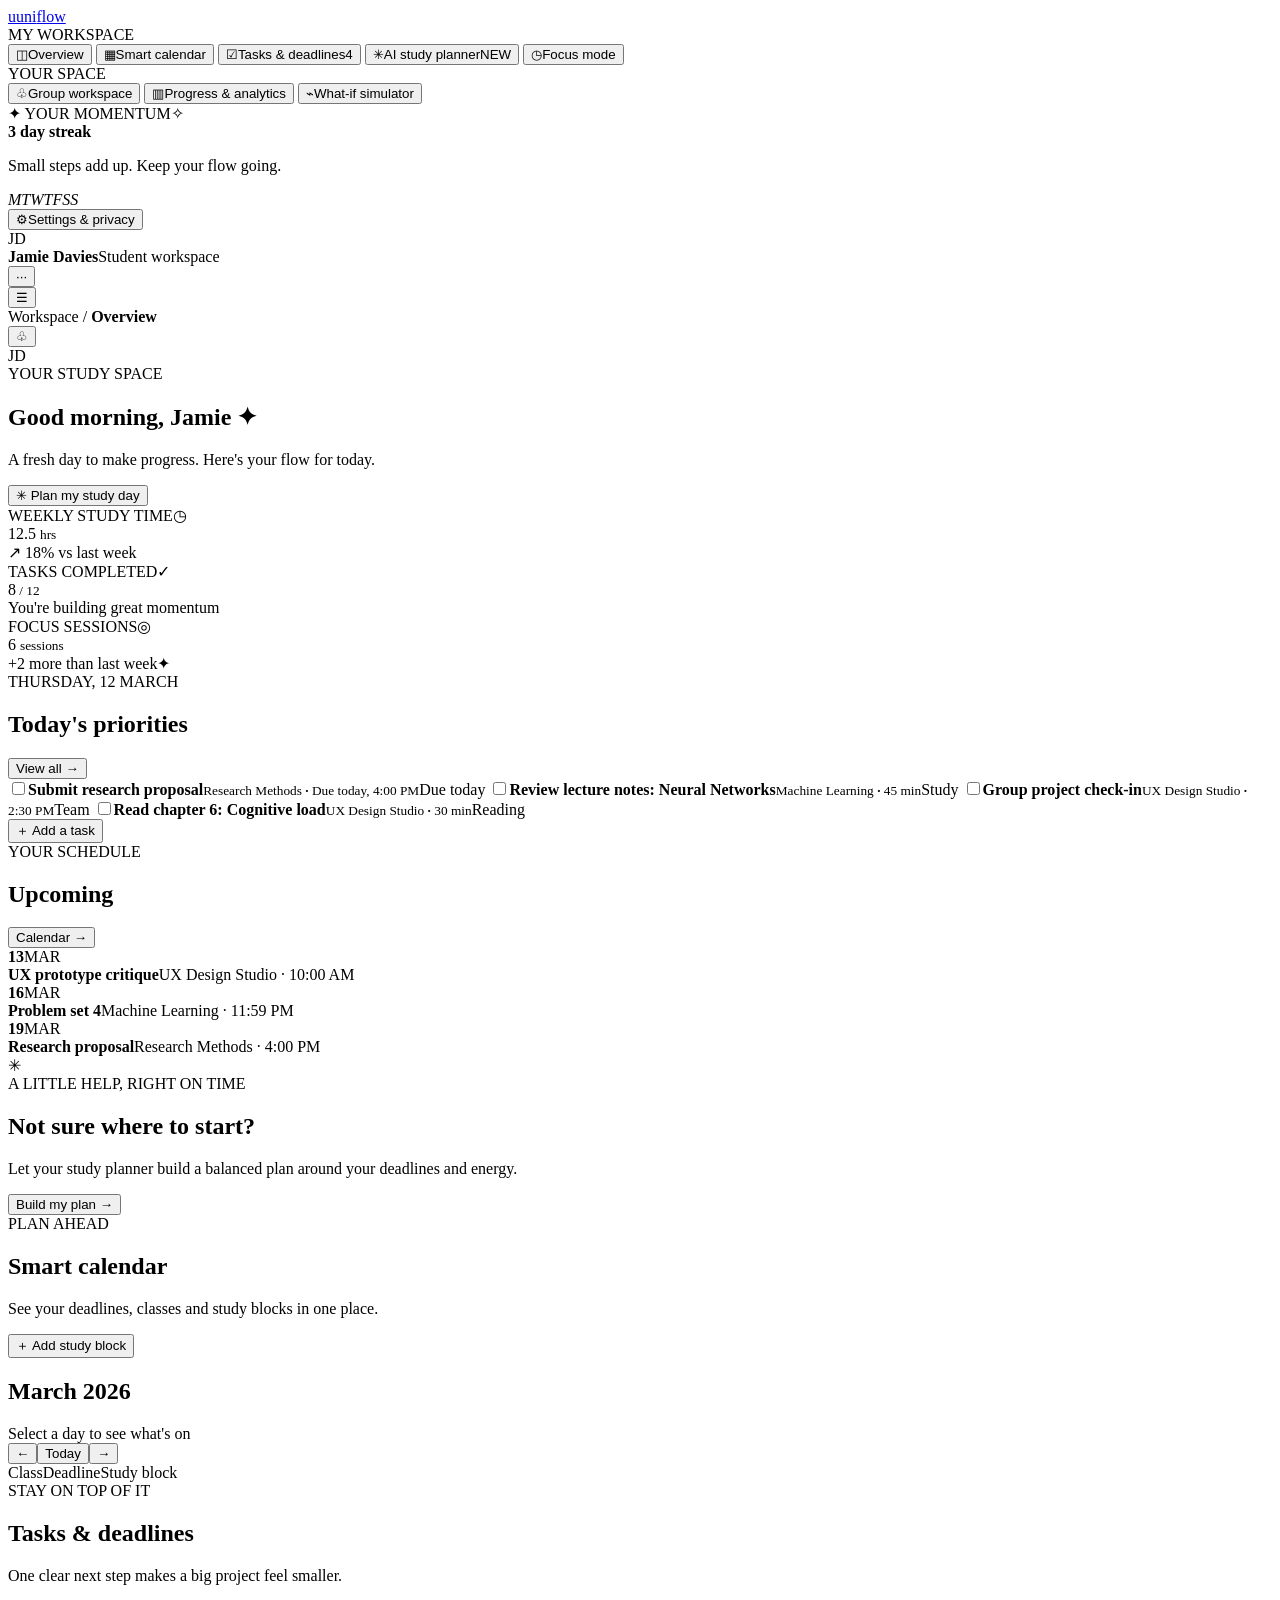
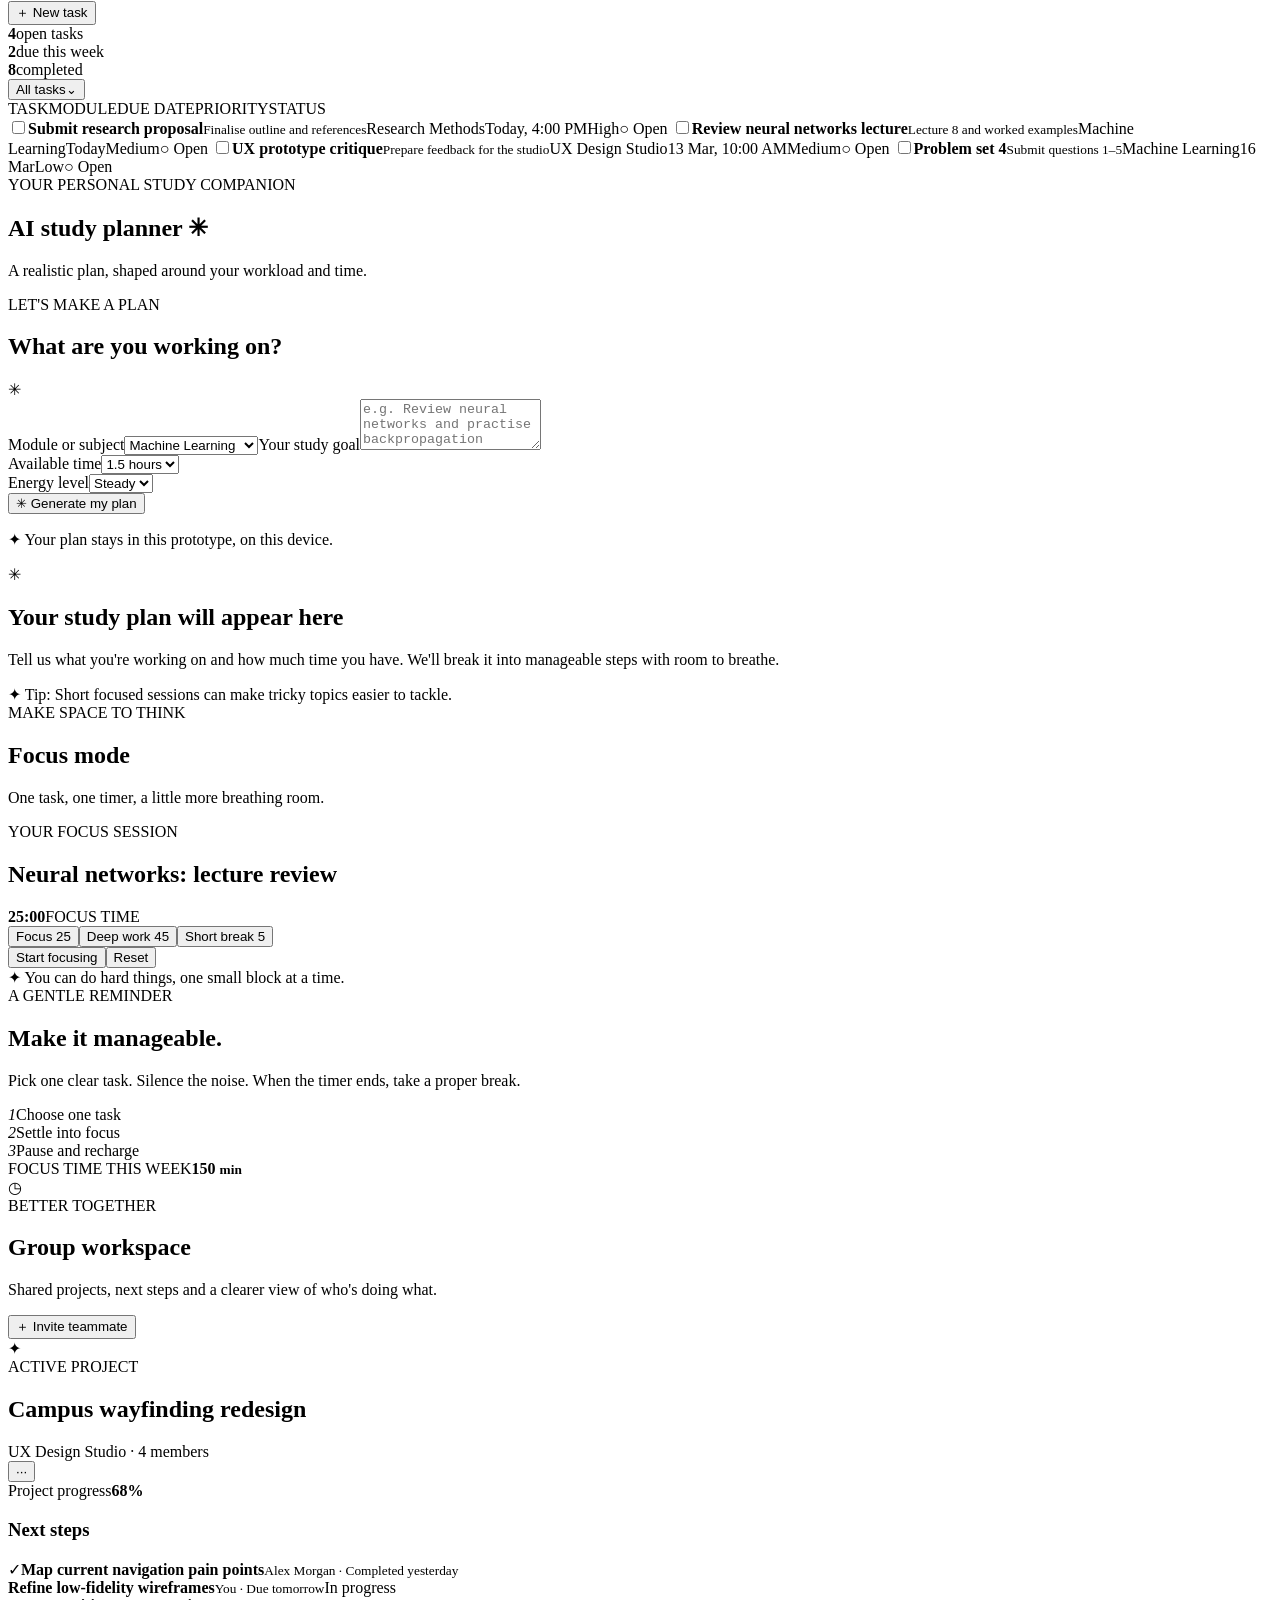
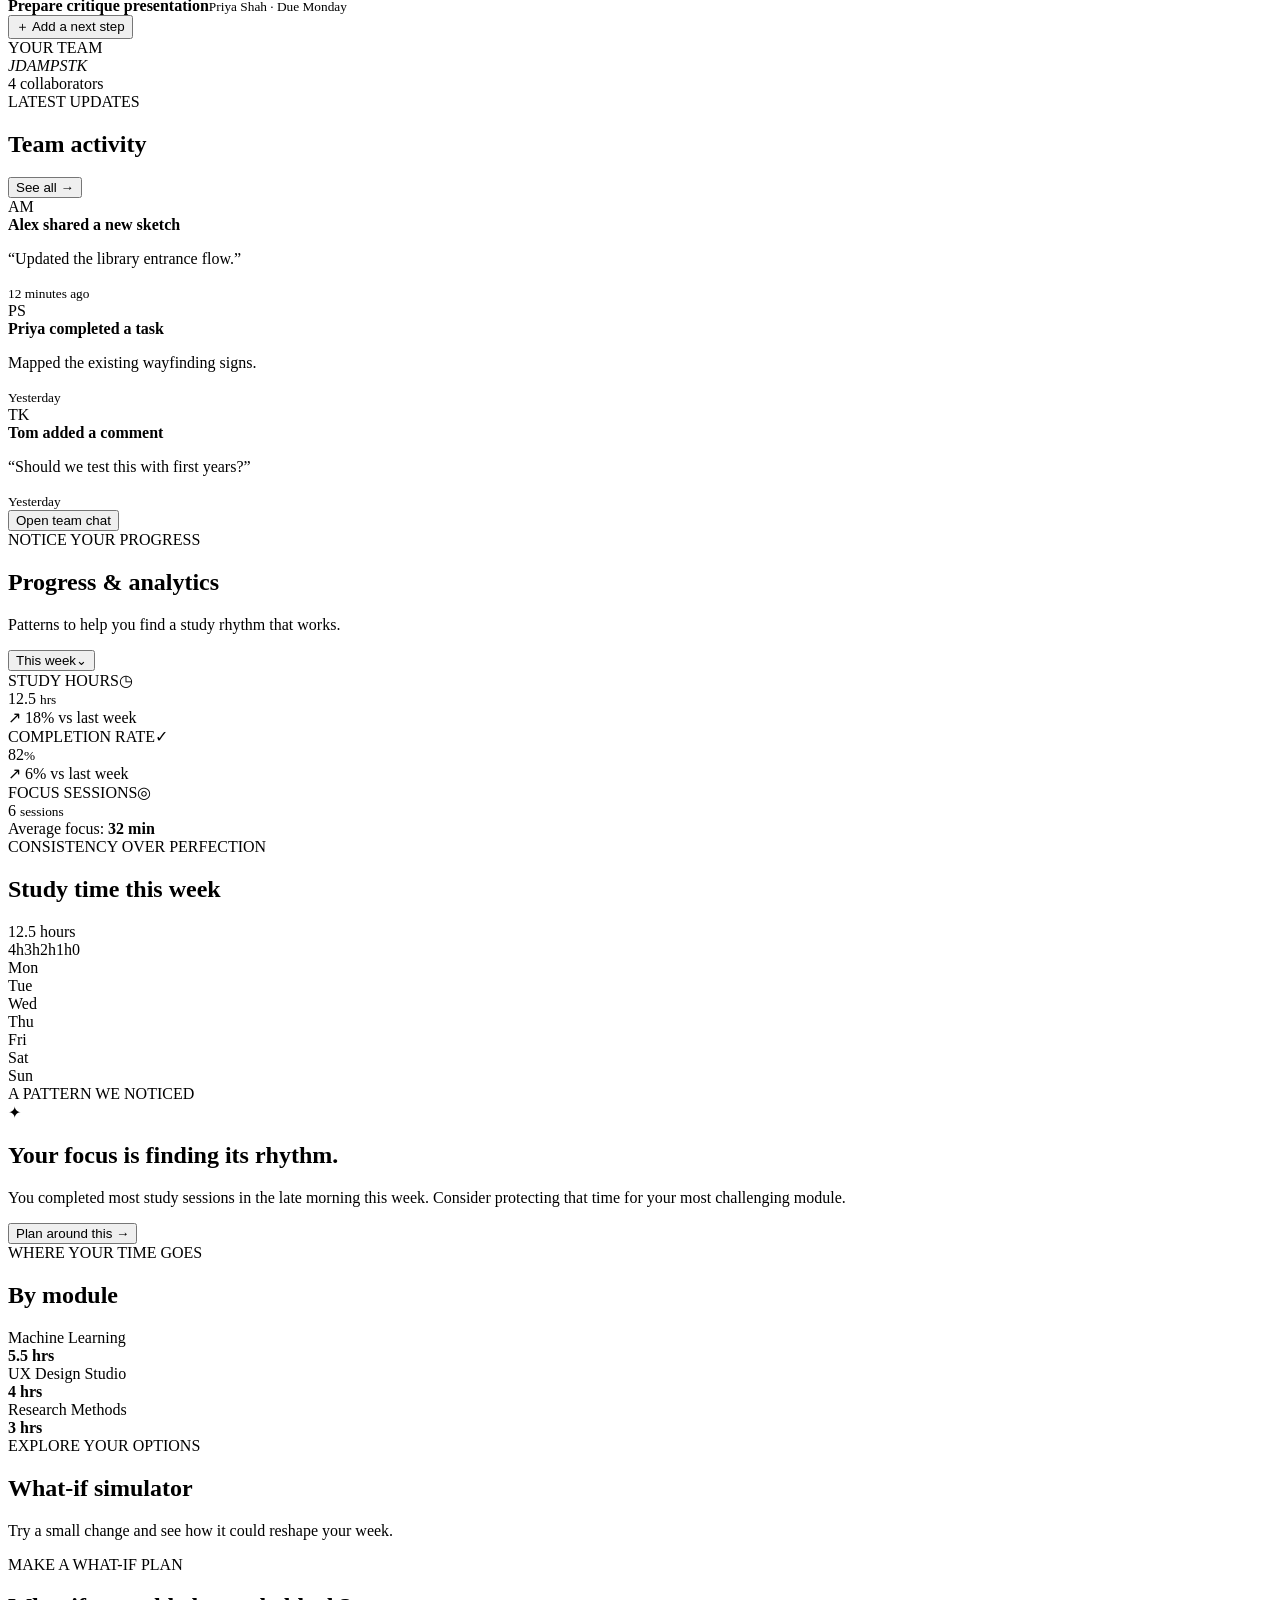
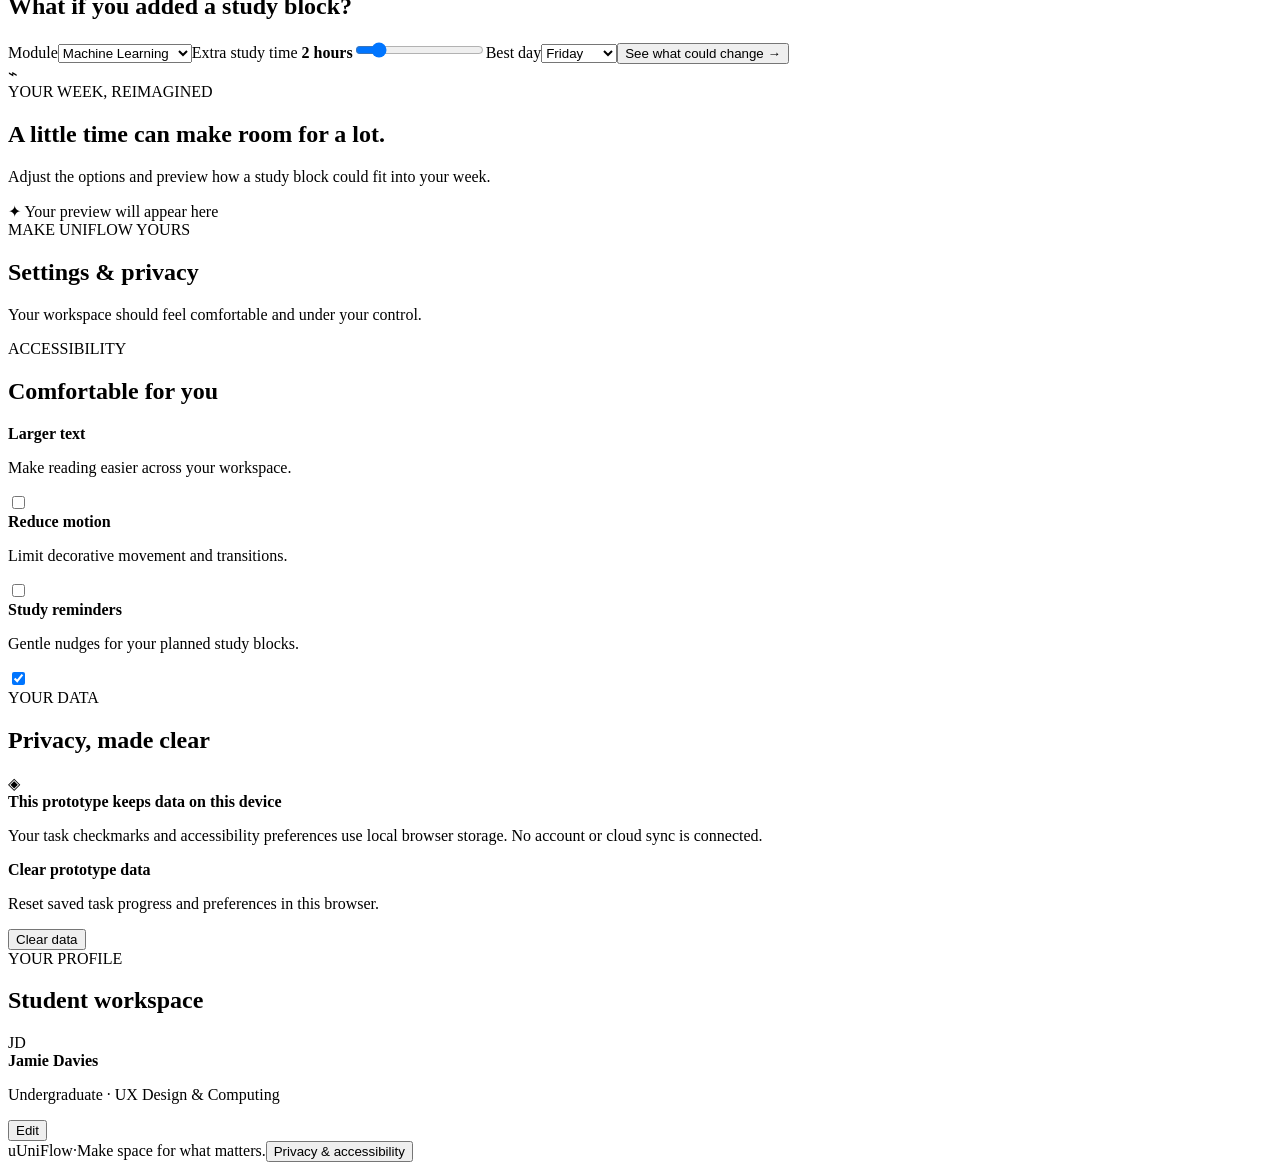
==== index.html @ 09778876 "Add UniFlow interactive prototype: index.html" ====
<!doctype html>
<html lang="en">
<head>
  <meta charset="utf-8">
  <meta name="viewport" content="width=device-width, initial-scale=1">
  <meta name="theme-color" content="#f6f7fb">
  <meta name="description" content="UniFlow brings your study plan, coursework and focus time together.">
  <title>UniFlow — Your study, in flow</title>
  <link rel="preconnect" href="https://fonts.googleapis.com">
  <link rel="preconnect" href="https://fonts.gstatic.com" crossorigin>
  <link href="https://fonts.googleapis.com/css2?family=DM+Sans:wght@400;500;600;700&family=Manrope:wght@400;500;600;700;800&display=swap" rel="stylesheet">
  <link rel="stylesheet" href="style.css">
  <script src="app.js" defer></script>
</head>
<body>
  <div class="app-shell">
    <aside class="sidebar" id="sidebar">
      <a class="brand" href="#dashboard" aria-label="UniFlow dashboard"><span class="brand-mark">u</span><span>uni<span class="brand-light">flow</span></span></a>
      <div class="workspace-label">MY WORKSPACE</div>
      <nav class="primary-nav" aria-label="Main navigation">
        <button class="nav-item active" data-view="dashboard"><span class="nav-icon">◫</span>Overview</button>
        <button class="nav-item" data-view="calendar"><span class="nav-icon">▦</span>Smart calendar</button>
        <button class="nav-item" data-view="tasks"><span class="nav-icon">☑</span>Tasks & deadlines<span class="nav-count" id="task-count">4</span></button>
        <button class="nav-item" data-view="planner"><span class="nav-icon">✳</span>AI study planner<span class="nav-new">NEW</span></button>
        <button class="nav-item" data-view="focus"><span class="nav-icon">◷</span>Focus mode</button>
        <div class="workspace-label nav-section-label">YOUR SPACE</div>
        <button class="nav-item" data-view="groups"><span class="nav-icon">♧</span>Group workspace</button>
        <button class="nav-item" data-view="progress"><span class="nav-icon">▥</span>Progress & analytics</button>
        <button class="nav-item" data-view="simulator"><span class="nav-icon">⌁</span>What-if simulator</button>
      </nav>
      <div class="sidebar-bottom">
        <div class="streak-card"><div class="streak-top"><span>✦ YOUR MOMENTUM</span><span class="streak-fire">✧</span></div><strong>3 day streak</strong><p>Small steps add up. Keep your flow going.</p><div class="streak-days"><i class="done">M</i><i class="done">T</i><i class="done">W</i><i>T</i><i>F</i><i>S</i><i>S</i></div></div>
        <button class="nav-item settings-link" data-view="settings"><span class="nav-icon">⚙</span>Settings & privacy</button>
        <div class="profile"><div class="avatar">JD</div><div><strong>Jamie Davies</strong><span>Student workspace</span></div><button class="more-button" aria-label="More profile options">···</button></div>
      </div>
    </aside>
    <main class="main-area">
      <header class="topbar"><button class="mobile-menu icon-button" id="mobile-menu" aria-label="Open navigation">☰</button><div class="breadcrumb">Workspace <span>/</span> <strong id="breadcrumb-current">Overview</strong></div><div class="topbar-actions"><span class="today-label" id="today-label"></span><button class="icon-button notification-button" aria-label="Notifications">♧<i></i></button><div class="avatar small-avatar">JD</div></div></header>
      <div class="page-wrap">
        <section class="view active" id="view-dashboard">
          <div class="welcome-row"><div><div class="eyebrow"><span class="live-dot"></span> YOUR STUDY SPACE</div><h1>Good morning, Jamie <span class="wave">✦</span></h1><p class="page-subtitle">A fresh day to make progress. Here's your flow for today.</p></div><button class="button button-primary" data-go="planner"><span>✳</span> Plan my study day</button></div>
          <div class="stat-grid">
            <article class="stat-card"><div class="stat-top"><span>WEEKLY STUDY TIME</span><span class="stat-icon lilac">◷</span></div><div class="stat-value">12.5 <small>hrs</small></div><div class="stat-foot"><span class="positive">↗ 18%</span> <span>vs last week</span><div class="mini-bars"><i style="height:35%"></i><i style="height:52%"></i><i style="height:44%"></i><i style="height:68%"></i><i style="height:58%"></i><i style="height:88%"></i><i style="height:72%"></i></div></div></article>
            <article class="stat-card"><div class="stat-top"><span>TASKS COMPLETED</span><span class="stat-icon mint">✓</span></div><div class="stat-value"><span id="done-count">8</span><small> / 12</small></div><div class="progress-track"><i id="task-progress" style="width:67%"></i></div><div class="stat-foot"><span>You're building great momentum</span></div></article>
            <article class="stat-card"><div class="stat-top"><span>FOCUS SESSIONS</span><span class="stat-icon peach">◎</span></div><div class="stat-value">6 <small>sessions</small></div><div class="stat-foot"><span class="positive">+2</span> <span>more than last week</span><span class="foot-emoji">✦</span></div></article>
          </div>
          <div class="content-grid">
            <section class="panel today-panel"><div class="panel-heading"><div><span class="section-kicker">THURSDAY, 12 MARCH</span><h2>Today's priorities</h2></div><button class="text-button" data-go="tasks">View all <span>→</span></button></div><div class="priority-list">
              <label class="priority-item"><input type="checkbox" class="task-check"><span class="priority-marker urgent"></span><span class="priority-copy"><strong>Submit research proposal</strong><small>Research Methods <b>·</b> Due today, 4:00 PM</small></span><span class="tag tag-urgent">Due today</span></label>
              <label class="priority-item"><input type="checkbox" class="task-check"><span class="priority-marker purple"></span><span class="priority-copy"><strong>Review lecture notes: Neural Networks</strong><small>Machine Learning <b>·</b> 45 min</small></span><span class="tag tag-medium">Study</span></label>
              <label class="priority-item"><input type="checkbox" class="task-check"><span class="priority-marker blue"></span><span class="priority-copy"><strong>Group project check-in</strong><small>UX Design Studio <b>·</b> 2:30 PM</small></span><span class="tag tag-soft">Team</span></label>
              <label class="priority-item"><input type="checkbox" class="task-check"><span class="priority-marker green"></span><span class="priority-copy"><strong>Read chapter 6: Cognitive load</strong><small>UX Design Studio <b>·</b> 30 min</small></span><span class="tag tag-soft">Reading</span></label>
            </div><button class="add-task-button" data-go="tasks"><span>＋</span> Add a task</button></section>
            <section class="panel calendar-panel"><div class="panel-heading"><div><span class="section-kicker">YOUR SCHEDULE</span><h2>Upcoming</h2></div><button class="text-button" data-go="calendar">Calendar <span>→</span></button></div><div class="upcoming-list">
              <div class="upcoming-item"><div class="date-block"><b>13</b><span>MAR</span></div><div class="upcoming-copy"><strong>UX prototype critique</strong><span>UX Design Studio · 10:00 AM</span></div><span class="event-dot purple-dot"></span></div>
              <div class="upcoming-item"><div class="date-block"><b>16</b><span>MAR</span></div><div class="upcoming-copy"><strong>Problem set 4</strong><span>Machine Learning · 11:59 PM</span></div><span class="event-dot blue-dot"></span></div>
              <div class="upcoming-item"><div class="date-block"><b>19</b><span>MAR</span></div><div class="upcoming-copy"><strong>Research proposal</strong><span>Research Methods · 4:00 PM</span></div><span class="event-dot orange-dot"></span></div>
            </div></section>
          </div>
          <section class="panel planner-banner"><div class="banner-orbit">✳</div><div><span class="section-kicker">A LITTLE HELP, RIGHT ON TIME</span><h2>Not sure where to start?</h2><p>Let your study planner build a balanced plan around your deadlines and energy.</p></div><button class="button button-dark" data-go="planner">Build my plan <span>→</span></button></section>
        </section>
        <section class="view" id="view-calendar"><div class="view-heading"><div><div class="eyebrow">PLAN AHEAD</div><h1>Smart calendar</h1><p class="page-subtitle">See your deadlines, classes and study blocks in one place.</p></div><button class="button button-primary" data-go="planner">＋ Add study block</button></div><div class="panel calendar-large"><div class="calendar-toolbar"><div><h2 id="month-title">March 2026</h2><span class="muted">Select a day to see what's on</span></div><div class="calendar-controls"><button class="icon-button" id="prev-month" aria-label="Previous month">←</button><button class="button button-secondary" id="today-button">Today</button><button class="icon-button" id="next-month" aria-label="Next month">→</button></div></div><div class="calendar-grid" id="calendar-grid"></div><div class="calendar-legend"><span><i class="legend purple-bg"></i>Class</span><span><i class="legend orange-bg"></i>Deadline</span><span><i class="legend green-bg"></i>Study block</span></div></div></section>
        <section class="view" id="view-tasks"><div class="view-heading"><div><div class="eyebrow">STAY ON TOP OF IT</div><h1>Tasks & deadlines</h1><p class="page-subtitle">One clear next step makes a big project feel smaller.</p></div><button class="button button-primary" id="new-task-button">＋ New task</button></div><div class="task-summary-row"><div class="summary-chip"><b id="tasks-open">4</b><span>open tasks</span></div><div class="summary-chip"><b>2</b><span>due this week</span></div><div class="summary-chip"><b>8</b><span>completed</span></div><div class="filter-wrap"><button class="button button-secondary filter-button" id="filter-button">All tasks⌄</button></div></div><div class="panel task-panel"><div class="task-table-head"><span>TASK</span><span>MODULE</span><span>DUE DATE</span><span>PRIORITY</span><span>STATUS</span></div>
          <label class="task-row"><input type="checkbox" class="task-check"><span class="task-name"><b>Submit research proposal</b><small>Finalise outline and references</small></span><span class="module-name">Research Methods</span><span class="due-date due-now">Today, 4:00 PM</span><span class="tag tag-urgent">High</span><span class="status-open">○ Open</span></label>
          <label class="task-row"><input type="checkbox" class="task-check"><span class="task-name"><b>Review neural networks lecture</b><small>Lecture 8 and worked examples</small></span><span class="module-name">Machine Learning</span><span class="due-date">Today</span><span class="tag tag-medium">Medium</span><span class="status-open">○ Open</span></label>
          <label class="task-row"><input type="checkbox" class="task-check"><span class="task-name"><b>UX prototype critique</b><small>Prepare feedback for the studio</small></span><span class="module-name">UX Design Studio</span><span class="due-date">13 Mar, 10:00 AM</span><span class="tag tag-medium">Medium</span><span class="status-open">○ Open</span></label>
          <label class="task-row"><input type="checkbox" class="task-check"><span class="task-name"><b>Problem set 4</b><small>Submit questions 1–5</small></span><span class="module-name">Machine Learning</span><span class="due-date">16 Mar</span><span class="tag tag-soft">Low</span><span class="status-open">○ Open</span></label></div></section>
        <section class="view" id="view-planner"><div class="view-heading"><div><div class="eyebrow">YOUR PERSONAL STUDY COMPANION</div><h1>AI study planner <span class="sparkle">✳</span></h1><p class="page-subtitle">A realistic plan, shaped around your workload and time.</p></div></div><div class="planner-layout"><div class="panel planner-form-panel"><div class="panel-heading"><div><span class="section-kicker">LET'S MAKE A PLAN</span><h2>What are you working on?</h2></div><span class="form-icon">✳</span></div><label class="field-label" for="planner-module">Module or subject</label><select id="planner-module" class="input-control"><option>Machine Learning</option><option>UX Design Studio</option><option>Research Methods</option><option>Other</option></select><label class="field-label" for="planner-goal">Your study goal</label><textarea id="planner-goal" class="input-control" rows="3" placeholder="e.g. Review neural networks and practise backpropagation"></textarea><div class="field-row"><div><label class="field-label" for="planner-time">Available time</label><select id="planner-time" class="input-control"><option value="60">1 hour</option><option value="90" selected>1.5 hours</option><option value="120">2 hours</option><option value="180">3 hours</option></select></div><div><label class="field-label" for="planner-energy">Energy level</label><select id="planner-energy" class="input-control"><option>Steady</option><option>High</option><option>Low</option></select></div></div><button class="button button-primary full-button" id="generate-plan">✳ Generate my plan</button><p class="privacy-note">✦ Your plan stays in this prototype, on this device.</p></div><div class="panel plan-result" id="plan-result"><div class="empty-plan"><div class="empty-illustration">✳</div><h2>Your study plan will appear here</h2><p>Tell us what you're working on and how much time you have. We'll break it into manageable steps with room to breathe.</p><div class="plan-tip"><span>✦</span> Tip: Short focused sessions can make tricky topics easier to tackle.</div></div></div></div></section>
        <section class="view" id="view-focus"><div class="view-heading"><div><div class="eyebrow">MAKE SPACE TO THINK</div><h1>Focus mode</h1><p class="page-subtitle">One task, one timer, a little more breathing room.</p></div></div><div class="focus-layout"><div class="panel focus-card"><span class="section-kicker">YOUR FOCUS SESSION</span><h2 id="focus-task-title">Neural networks: lecture review</h2><div class="timer-ring" id="timer-ring"><div><strong id="timer-display">25:00</strong><span>FOCUS TIME</span></div></div><div class="timer-modes"><button class="timer-mode active" data-minutes="25">Focus 25</button><button class="timer-mode" data-minutes="45">Deep work 45</button><button class="timer-mode" data-minutes="5">Short break 5</button></div><div class="timer-buttons"><button class="button button-primary" id="timer-start">Start focusing</button><button class="button button-secondary" id="timer-reset">Reset</button></div><div class="focus-caption">✦ You can do hard things, one small block at a time.</div></div><div class="focus-side"><div class="panel focus-note"><span class="section-kicker">A GENTLE REMINDER</span><h2>Make it manageable.</h2><p>Pick one clear task. Silence the noise. When the timer ends, take a proper break.</p><div class="focus-steps"><div><i>1</i><span>Choose one task</span></div><div><i>2</i><span>Settle into focus</span></div><div><i>3</i><span>Pause and recharge</span></div></div></div><div class="panel session-stat"><div><span>FOCUS TIME THIS WEEK</span><b><span id="focus-total">150</span> <small>min</small></b></div><span class="stat-icon lilac">◷</span></div></div></div></section>
        <section class="view" id="view-groups"><div class="view-heading"><div><div class="eyebrow">BETTER TOGETHER</div><h1>Group workspace</h1><p class="page-subtitle">Shared projects, next steps and a clearer view of who's doing what.</p></div><button class="button button-primary" id="invite-button">＋ Invite teammate</button></div><div class="group-layout"><div class="panel group-project"><div class="group-header"><div class="group-icon">✦</div><div><span class="section-kicker">ACTIVE PROJECT</span><h2>Campus wayfinding redesign</h2><span class="muted">UX Design Studio · 4 members</span></div><button class="more-button">···</button></div><div class="group-progress"><div><span>Project progress</span><b>68%</b></div><div class="progress-track"><i style="width:68%"></i></div></div><h3 class="subheading">Next steps</h3><div class="group-task"><span class="check-circle checked">✓</span><span><b>Map current navigation pain points</b><small>Alex Morgan · Completed yesterday</small></span></div><div class="group-task"><span class="check-circle"></span><span><b>Refine low-fidelity wireframes</b><small>You · Due tomorrow</small></span><span class="tag tag-medium">In progress</span></div><div class="group-task"><span class="check-circle"></span><span><b>Prepare critique presentation</b><small>Priya Shah · Due Monday</small></span></div><button class="add-task-button" id="group-add-task">＋ Add a next step</button><div class="member-row"><span>YOUR TEAM</span><div class="avatar-stack"><i>JD</i><i>AM</i><i>PS</i><i>TK</i></div><span class="muted">4 collaborators</span></div></div><div class="panel activity-panel"><div class="panel-heading"><div><span class="section-kicker">LATEST UPDATES</span><h2>Team activity</h2></div><button class="text-button">See all →</button></div><div class="activity-item"><div class="avatar activity-avatar lilac-bg">AM</div><div><b>Alex shared a new sketch</b><p>“Updated the library entrance flow.”</p><small>12 minutes ago</small></div></div><div class="activity-item"><div class="avatar activity-avatar mint-bg">PS</div><div><b>Priya completed a task</b><p>Mapped the existing wayfinding signs.</p><small>Yesterday</small></div></div><div class="activity-item"><div class="avatar activity-avatar peach-bg">TK</div><div><b>Tom added a comment</b><p>“Should we test this with first years?”</p><small>Yesterday</small></div></div><button class="button button-secondary full-button" id="message-team">Open team chat</button></div></div></section>
        <section class="view" id="view-progress"><div class="view-heading"><div><div class="eyebrow">NOTICE YOUR PROGRESS</div><h1>Progress & analytics</h1><p class="page-subtitle">Patterns to help you find a study rhythm that works.</p></div><button class="button button-secondary" id="progress-range">This week⌄</button></div><div class="stat-grid progress-stats"><article class="stat-card"><div class="stat-top"><span>STUDY HOURS</span><span class="stat-icon lilac">◷</span></div><div class="stat-value">12.5 <small>hrs</small></div><div class="stat-foot"><span class="positive">↗ 18%</span> vs last week</div></article><article class="stat-card"><div class="stat-top"><span>COMPLETION RATE</span><span class="stat-icon mint">✓</span></div><div class="stat-value">82<small>%</small></div><div class="stat-foot"><span class="positive">↗ 6%</span> vs last week</div></article><article class="stat-card"><div class="stat-top"><span>FOCUS SESSIONS</span><span class="stat-icon peach">◎</span></div><div class="stat-value">6 <small>sessions</small></div><div class="stat-foot">Average focus: <b>32 min</b></div></article></div><div class="analytics-grid"><div class="panel chart-panel"><div class="panel-heading"><div><span class="section-kicker">CONSISTENCY OVER PERFECTION</span><h2>Study time this week</h2></div><span class="tag tag-soft">12.5 hours</span></div><div class="bar-chart"><div class="chart-y"><span>4h</span><span>3h</span><span>2h</span><span>1h</span><span>0</span></div><div class="chart-columns"><div><i style="height:42%"></i><span>Mon</span></div><div><i style="height:68%"></i><span>Tue</span></div><div><i style="height:54%"></i><span>Wed</span></div><div><i style="height:88%"></i><span>Thu</span></div><div><i style="height:38%"></i><span>Fri</span></div><div><i style="height:62%"></i><span>Sat</span></div><div><i style="height:22%"></i><span>Sun</span></div></div></div></div><div class="panel insight-panel"><span class="section-kicker">A PATTERN WE NOTICED</span><div class="insight-icon">✦</div><h2>Your focus is finding its rhythm.</h2><p>You completed most study sessions in the late morning this week. Consider protecting that time for your most challenging module.</p><button class="text-button" data-go="planner">Plan around this <span>→</span></button></div></div><div class="panel module-progress"><div class="panel-heading"><div><span class="section-kicker">WHERE YOUR TIME GOES</span><h2>By module</h2></div></div><div class="module-row"><span>Machine Learning</span><div class="progress-track"><i style="width:76%"></i></div><b>5.5 hrs</b></div><div class="module-row"><span>UX Design Studio</span><div class="progress-track"><i class="bar-green" style="width:55%"></i></div><b>4 hrs</b></div><div class="module-row"><span>Research Methods</span><div class="progress-track"><i class="bar-orange" style="width:40%"></i></div><b>3 hrs</b></div></div></section>
        <section class="view" id="view-simulator"><div class="view-heading"><div><div class="eyebrow">EXPLORE YOUR OPTIONS</div><h1>What-if simulator</h1><p class="page-subtitle">Try a small change and see how it could reshape your week.</p></div></div><div class="simulator-layout"><div class="panel simulator-form"><span class="section-kicker">MAKE A WHAT-IF PLAN</span><h2>What if you added a study block?</h2><label class="field-label" for="sim-module">Module</label><select id="sim-module" class="input-control"><option>Machine Learning</option><option>UX Design Studio</option><option>Research Methods</option></select><label class="field-label" for="sim-hours">Extra study time <strong id="sim-hours-label">2 hours</strong></label><input type="range" id="sim-hours" min="1" max="8" value="2"><label class="field-label" for="sim-day">Best day</label><select id="sim-day" class="input-control"><option>Friday</option><option>Saturday</option><option>Sunday</option><option>Monday</option></select><button class="button button-primary full-button" id="run-simulation">See what could change <span>→</span></button></div><div class="panel simulator-result" id="sim-result"><div class="sim-orbit">⌁</div><span class="section-kicker">YOUR WEEK, REIMAGINED</span><h2>A little time can make room for a lot.</h2><p>Adjust the options and preview how a study block could fit into your week.</p><div class="sim-placeholder"><span>✦</span> Your preview will appear here</div></div></div></section>
        <section class="view" id="view-settings"><div class="view-heading"><div><div class="eyebrow">MAKE UNIFLOW YOURS</div><h1>Settings & privacy</h1><p class="page-subtitle">Your workspace should feel comfortable and under your control.</p></div></div><div class="settings-layout"><div class="panel settings-panel"><span class="section-kicker">ACCESSIBILITY</span><h2>Comfortable for you</h2><div class="setting-row"><div><b>Larger text</b><p>Make reading easier across your workspace.</p></div><label class="switch"><input type="checkbox" id="large-text"><span></span></label></div><div class="setting-row"><div><b>Reduce motion</b><p>Limit decorative movement and transitions.</p></div><label class="switch"><input type="checkbox" id="reduce-motion"><span></span></label></div><div class="setting-row"><div><b>Study reminders</b><p>Gentle nudges for your planned study blocks.</p></div><label class="switch"><input type="checkbox" id="study-reminders" checked><span></span></label></div></div><div class="panel settings-panel"><span class="section-kicker">YOUR DATA</span><h2>Privacy, made clear</h2><div class="privacy-card"><span class="privacy-shield">◈</span><div><b>This prototype keeps data on this device</b><p>Your task checkmarks and accessibility preferences use local browser storage. No account or cloud sync is connected.</p></div></div><div class="setting-row"><div><b>Clear prototype data</b><p>Reset saved task progress and preferences in this browser.</p></div><button class="button button-secondary" id="clear-data">Clear data</button></div></div><div class="panel settings-panel"><span class="section-kicker">YOUR PROFILE</span><h2>Student workspace</h2><div class="profile-setting"><div class="avatar">JD</div><div><b>Jamie Davies</b><p>Undergraduate · UX Design & Computing</p></div><button class="text-button" id="edit-profile">Edit</button></div></div></div></section>
        <footer class="page-footer"><span class="brand-mini">u</span><span>UniFlow</span><span class="footer-dot">·</span><span>Make space for what matters.</span><button class="footer-privacy" data-go="settings">Privacy & accessibility</button></footer>
      </div>
    </main>
  </div>
  <div class="toast" id="toast" role="status" aria-live="polite"></div>
  <dialog id="task-dialog" class="modal"><form method="dialog" id="task-form"><button class="modal-close" aria-label="Close">×</button><span class="section-kicker">ADD TO YOUR LIST</span><h2>New task</h2><label class="field-label" for="new-task-title">What needs doing?</label><input class="input-control" id="new-task-title" required placeholder="e.g. Review seminar notes"><label class="field-label" for="new-task-module">Module</label><input class="input-control" id="new-task-module" placeholder="e.g. Research Methods"><div class="modal-actions"><button class="button button-secondary" value="cancel">Cancel</button><button class="button button-primary" id="save-task" value="default">Add task</button></div></form></dialog>
</body>
</html>
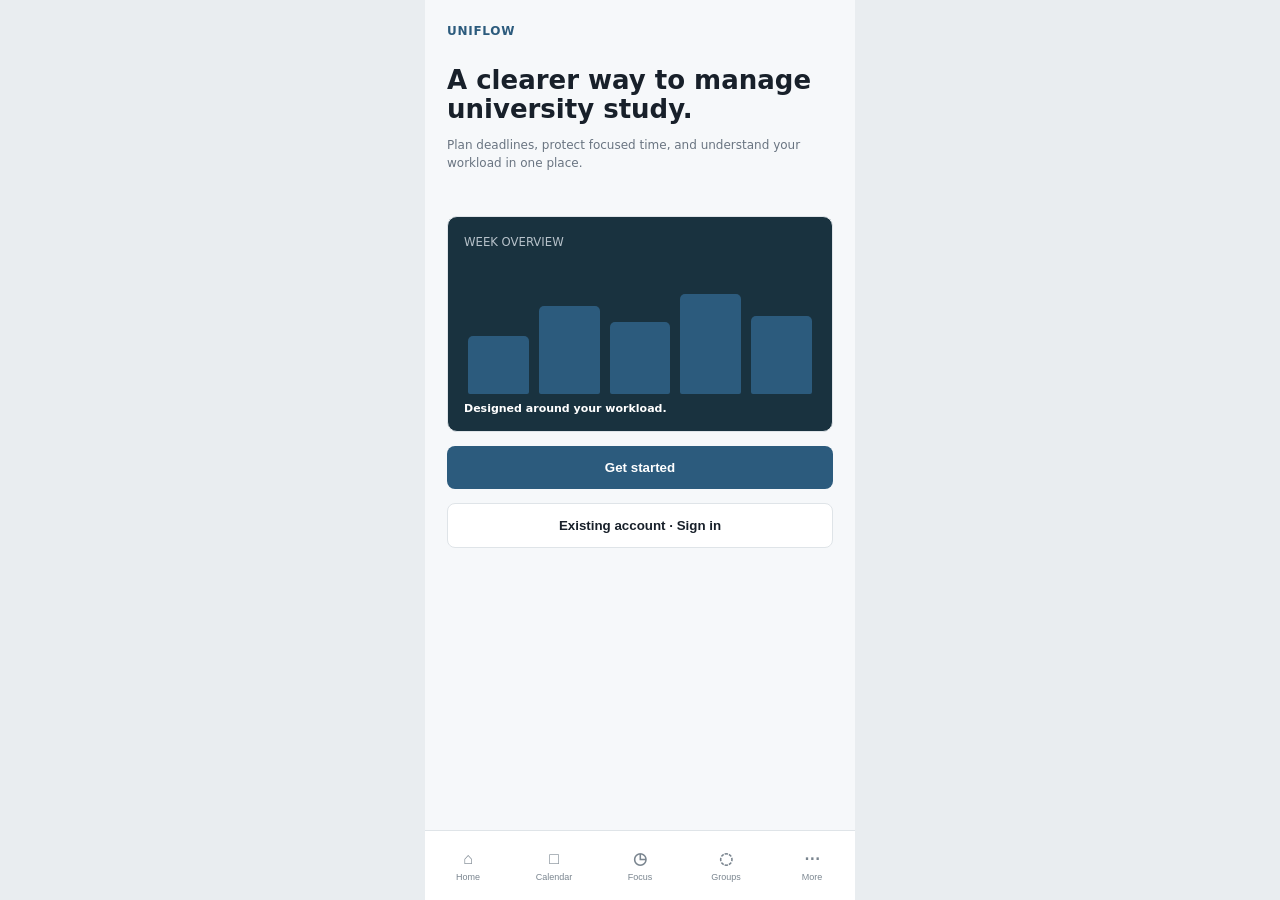
==== commit 0e586665: "Set live entry point to functional UniFlow prototype" ====
--- a/index.html
+++ b/index.html
@@ -1,81 +1,11 @@
 <!doctype html>
 <html lang="en">
 <head>
-  <meta charset="utf-8">
-  <meta name="viewport" content="width=device-width, initial-scale=1">
-  <meta name="theme-color" content="#f6f7fb">
-  <meta name="description" content="UniFlow brings your study plan, coursework and focus time together.">
-  <title>UniFlow — Your study, in flow</title>
-  <link rel="preconnect" href="https://fonts.googleapis.com">
-  <link rel="preconnect" href="https://fonts.gstatic.com" crossorigin>
-  <link href="https://fonts.googleapis.com/css2?family=DM+Sans:wght@400;500;600;700&family=Manrope:wght@400;500;600;700;800&display=swap" rel="stylesheet">
-  <link rel="stylesheet" href="style.css">
-  <script src="app.js" defer></script>
+<meta charset="utf-8">
+<meta name="viewport" content="width=device-width,initial-scale=1">
+<meta http-equiv="refresh" content="0; url=./mobile-app.html">
+<title>UniFlow — Functional Prototype</title>
+<script>location.replace('./mobile-app.html'+location.hash)</script>
 </head>
-<body>
-  <div class="app-shell">
-    <aside class="sidebar" id="sidebar">
-      <a class="brand" href="#dashboard" aria-label="UniFlow dashboard"><span class="brand-mark">u</span><span>uni<span class="brand-light">flow</span></span></a>
-      <div class="workspace-label">MY WORKSPACE</div>
-      <nav class="primary-nav" aria-label="Main navigation">
-        <button class="nav-item active" data-view="dashboard"><span class="nav-icon">◫</span>Overview</button>
-        <button class="nav-item" data-view="calendar"><span class="nav-icon">▦</span>Smart calendar</button>
-        <button class="nav-item" data-view="tasks"><span class="nav-icon">☑</span>Tasks & deadlines<span class="nav-count" id="task-count">4</span></button>
-        <button class="nav-item" data-view="planner"><span class="nav-icon">✳</span>AI study planner<span class="nav-new">NEW</span></button>
-        <button class="nav-item" data-view="focus"><span class="nav-icon">◷</span>Focus mode</button>
-        <div class="workspace-label nav-section-label">YOUR SPACE</div>
-        <button class="nav-item" data-view="groups"><span class="nav-icon">♧</span>Group workspace</button>
-        <button class="nav-item" data-view="progress"><span class="nav-icon">▥</span>Progress & analytics</button>
-        <button class="nav-item" data-view="simulator"><span class="nav-icon">⌁</span>What-if simulator</button>
-      </nav>
-      <div class="sidebar-bottom">
-        <div class="streak-card"><div class="streak-top"><span>✦ YOUR MOMENTUM</span><span class="streak-fire">✧</span></div><strong>3 day streak</strong><p>Small steps add up. Keep your flow going.</p><div class="streak-days"><i class="done">M</i><i class="done">T</i><i class="done">W</i><i>T</i><i>F</i><i>S</i><i>S</i></div></div>
-        <button class="nav-item settings-link" data-view="settings"><span class="nav-icon">⚙</span>Settings & privacy</button>
-        <div class="profile"><div class="avatar">JD</div><div><strong>Jamie Davies</strong><span>Student workspace</span></div><button class="more-button" aria-label="More profile options">···</button></div>
-      </div>
-    </aside>
-    <main class="main-area">
-      <header class="topbar"><button class="mobile-menu icon-button" id="mobile-menu" aria-label="Open navigation">☰</button><div class="breadcrumb">Workspace <span>/</span> <strong id="breadcrumb-current">Overview</strong></div><div class="topbar-actions"><span class="today-label" id="today-label"></span><button class="icon-button notification-button" aria-label="Notifications">♧<i></i></button><div class="avatar small-avatar">JD</div></div></header>
-      <div class="page-wrap">
-        <section class="view active" id="view-dashboard">
-          <div class="welcome-row"><div><div class="eyebrow"><span class="live-dot"></span> YOUR STUDY SPACE</div><h1>Good morning, Jamie <span class="wave">✦</span></h1><p class="page-subtitle">A fresh day to make progress. Here's your flow for today.</p></div><button class="button button-primary" data-go="planner"><span>✳</span> Plan my study day</button></div>
-          <div class="stat-grid">
-            <article class="stat-card"><div class="stat-top"><span>WEEKLY STUDY TIME</span><span class="stat-icon lilac">◷</span></div><div class="stat-value">12.5 <small>hrs</small></div><div class="stat-foot"><span class="positive">↗ 18%</span> <span>vs last week</span><div class="mini-bars"><i style="height:35%"></i><i style="height:52%"></i><i style="height:44%"></i><i style="height:68%"></i><i style="height:58%"></i><i style="height:88%"></i><i style="height:72%"></i></div></div></article>
-            <article class="stat-card"><div class="stat-top"><span>TASKS COMPLETED</span><span class="stat-icon mint">✓</span></div><div class="stat-value"><span id="done-count">8</span><small> / 12</small></div><div class="progress-track"><i id="task-progress" style="width:67%"></i></div><div class="stat-foot"><span>You're building great momentum</span></div></article>
-            <article class="stat-card"><div class="stat-top"><span>FOCUS SESSIONS</span><span class="stat-icon peach">◎</span></div><div class="stat-value">6 <small>sessions</small></div><div class="stat-foot"><span class="positive">+2</span> <span>more than last week</span><span class="foot-emoji">✦</span></div></article>
-          </div>
-          <div class="content-grid">
-            <section class="panel today-panel"><div class="panel-heading"><div><span class="section-kicker">THURSDAY, 12 MARCH</span><h2>Today's priorities</h2></div><button class="text-button" data-go="tasks">View all <span>→</span></button></div><div class="priority-list">
-              <label class="priority-item"><input type="checkbox" class="task-check"><span class="priority-marker urgent"></span><span class="priority-copy"><strong>Submit research proposal</strong><small>Research Methods <b>·</b> Due today, 4:00 PM</small></span><span class="tag tag-urgent">Due today</span></label>
-              <label class="priority-item"><input type="checkbox" class="task-check"><span class="priority-marker purple"></span><span class="priority-copy"><strong>Review lecture notes: Neural Networks</strong><small>Machine Learning <b>·</b> 45 min</small></span><span class="tag tag-medium">Study</span></label>
-              <label class="priority-item"><input type="checkbox" class="task-check"><span class="priority-marker blue"></span><span class="priority-copy"><strong>Group project check-in</strong><small>UX Design Studio <b>·</b> 2:30 PM</small></span><span class="tag tag-soft">Team</span></label>
-              <label class="priority-item"><input type="checkbox" class="task-check"><span class="priority-marker green"></span><span class="priority-copy"><strong>Read chapter 6: Cognitive load</strong><small>UX Design Studio <b>·</b> 30 min</small></span><span class="tag tag-soft">Reading</span></label>
-            </div><button class="add-task-button" data-go="tasks"><span>＋</span> Add a task</button></section>
-            <section class="panel calendar-panel"><div class="panel-heading"><div><span class="section-kicker">YOUR SCHEDULE</span><h2>Upcoming</h2></div><button class="text-button" data-go="calendar">Calendar <span>→</span></button></div><div class="upcoming-list">
-              <div class="upcoming-item"><div class="date-block"><b>13</b><span>MAR</span></div><div class="upcoming-copy"><strong>UX prototype critique</strong><span>UX Design Studio · 10:00 AM</span></div><span class="event-dot purple-dot"></span></div>
-              <div class="upcoming-item"><div class="date-block"><b>16</b><span>MAR</span></div><div class="upcoming-copy"><strong>Problem set 4</strong><span>Machine Learning · 11:59 PM</span></div><span class="event-dot blue-dot"></span></div>
-              <div class="upcoming-item"><div class="date-block"><b>19</b><span>MAR</span></div><div class="upcoming-copy"><strong>Research proposal</strong><span>Research Methods · 4:00 PM</span></div><span class="event-dot orange-dot"></span></div>
-            </div></section>
-          </div>
-          <section class="panel planner-banner"><div class="banner-orbit">✳</div><div><span class="section-kicker">A LITTLE HELP, RIGHT ON TIME</span><h2>Not sure where to start?</h2><p>Let your study planner build a balanced plan around your deadlines and energy.</p></div><button class="button button-dark" data-go="planner">Build my plan <span>→</span></button></section>
-        </section>
-        <section class="view" id="view-calendar"><div class="view-heading"><div><div class="eyebrow">PLAN AHEAD</div><h1>Smart calendar</h1><p class="page-subtitle">See your deadlines, classes and study blocks in one place.</p></div><button class="button button-primary" data-go="planner">＋ Add study block</button></div><div class="panel calendar-large"><div class="calendar-toolbar"><div><h2 id="month-title">March 2026</h2><span class="muted">Select a day to see what's on</span></div><div class="calendar-controls"><button class="icon-button" id="prev-month" aria-label="Previous month">←</button><button class="button button-secondary" id="today-button">Today</button><button class="icon-button" id="next-month" aria-label="Next month">→</button></div></div><div class="calendar-grid" id="calendar-grid"></div><div class="calendar-legend"><span><i class="legend purple-bg"></i>Class</span><span><i class="legend orange-bg"></i>Deadline</span><span><i class="legend green-bg"></i>Study block</span></div></div></section>
-        <section class="view" id="view-tasks"><div class="view-heading"><div><div class="eyebrow">STAY ON TOP OF IT</div><h1>Tasks & deadlines</h1><p class="page-subtitle">One clear next step makes a big project feel smaller.</p></div><button class="button button-primary" id="new-task-button">＋ New task</button></div><div class="task-summary-row"><div class="summary-chip"><b id="tasks-open">4</b><span>open tasks</span></div><div class="summary-chip"><b>2</b><span>due this week</span></div><div class="summary-chip"><b>8</b><span>completed</span></div><div class="filter-wrap"><button class="button button-secondary filter-button" id="filter-button">All tasks⌄</button></div></div><div class="panel task-panel"><div class="task-table-head"><span>TASK</span><span>MODULE</span><span>DUE DATE</span><span>PRIORITY</span><span>STATUS</span></div>
-          <label class="task-row"><input type="checkbox" class="task-check"><span class="task-name"><b>Submit research proposal</b><small>Finalise outline and references</small></span><span class="module-name">Research Methods</span><span class="due-date due-now">Today, 4:00 PM</span><span class="tag tag-urgent">High</span><span class="status-open">○ Open</span></label>
-          <label class="task-row"><input type="checkbox" class="task-check"><span class="task-name"><b>Review neural networks lecture</b><small>Lecture 8 and worked examples</small></span><span class="module-name">Machine Learning</span><span class="due-date">Today</span><span class="tag tag-medium">Medium</span><span class="status-open">○ Open</span></label>
-          <label class="task-row"><input type="checkbox" class="task-check"><span class="task-name"><b>UX prototype critique</b><small>Prepare feedback for the studio</small></span><span class="module-name">UX Design Studio</span><span class="due-date">13 Mar, 10:00 AM</span><span class="tag tag-medium">Medium</span><span class="status-open">○ Open</span></label>
-          <label class="task-row"><input type="checkbox" class="task-check"><span class="task-name"><b>Problem set 4</b><small>Submit questions 1–5</small></span><span class="module-name">Machine Learning</span><span class="due-date">16 Mar</span><span class="tag tag-soft">Low</span><span class="status-open">○ Open</span></label></div></section>
-        <section class="view" id="view-planner"><div class="view-heading"><div><div class="eyebrow">YOUR PERSONAL STUDY COMPANION</div><h1>AI study planner <span class="sparkle">✳</span></h1><p class="page-subtitle">A realistic plan, shaped around your workload and time.</p></div></div><div class="planner-layout"><div class="panel planner-form-panel"><div class="panel-heading"><div><span class="section-kicker">LET'S MAKE A PLAN</span><h2>What are you working on?</h2></div><span class="form-icon">✳</span></div><label class="field-label" for="planner-module">Module or subject</label><select id="planner-module" class="input-control"><option>Machine Learning</option><option>UX Design Studio</option><option>Research Methods</option><option>Other</option></select><label class="field-label" for="planner-goal">Your study goal</label><textarea id="planner-goal" class="input-control" rows="3" placeholder="e.g. Review neural networks and practise backpropagation"></textarea><div class="field-row"><div><label class="field-label" for="planner-time">Available time</label><select id="planner-time" class="input-control"><option value="60">1 hour</option><option value="90" selected>1.5 hours</option><option value="120">2 hours</option><option value="180">3 hours</option></select></div><div><label class="field-label" for="planner-energy">Energy level</label><select id="planner-energy" class="input-control"><option>Steady</option><option>High</option><option>Low</option></select></div></div><button class="button button-primary full-button" id="generate-plan">✳ Generate my plan</button><p class="privacy-note">✦ Your plan stays in this prototype, on this device.</p></div><div class="panel plan-result" id="plan-result"><div class="empty-plan"><div class="empty-illustration">✳</div><h2>Your study plan will appear here</h2><p>Tell us what you're working on and how much time you have. We'll break it into manageable steps with room to breathe.</p><div class="plan-tip"><span>✦</span> Tip: Short focused sessions can make tricky topics easier to tackle.</div></div></div></div></section>
-        <section class="view" id="view-focus"><div class="view-heading"><div><div class="eyebrow">MAKE SPACE TO THINK</div><h1>Focus mode</h1><p class="page-subtitle">One task, one timer, a little more breathing room.</p></div></div><div class="focus-layout"><div class="panel focus-card"><span class="section-kicker">YOUR FOCUS SESSION</span><h2 id="focus-task-title">Neural networks: lecture review</h2><div class="timer-ring" id="timer-ring"><div><strong id="timer-display">25:00</strong><span>FOCUS TIME</span></div></div><div class="timer-modes"><button class="timer-mode active" data-minutes="25">Focus 25</button><button class="timer-mode" data-minutes="45">Deep work 45</button><button class="timer-mode" data-minutes="5">Short break 5</button></div><div class="timer-buttons"><button class="button button-primary" id="timer-start">Start focusing</button><button class="button button-secondary" id="timer-reset">Reset</button></div><div class="focus-caption">✦ You can do hard things, one small block at a time.</div></div><div class="focus-side"><div class="panel focus-note"><span class="section-kicker">A GENTLE REMINDER</span><h2>Make it manageable.</h2><p>Pick one clear task. Silence the noise. When the timer ends, take a proper break.</p><div class="focus-steps"><div><i>1</i><span>Choose one task</span></div><div><i>2</i><span>Settle into focus</span></div><div><i>3</i><span>Pause and recharge</span></div></div></div><div class="panel session-stat"><div><span>FOCUS TIME THIS WEEK</span><b><span id="focus-total">150</span> <small>min</small></b></div><span class="stat-icon lilac">◷</span></div></div></div></section>
-        <section class="view" id="view-groups"><div class="view-heading"><div><div class="eyebrow">BETTER TOGETHER</div><h1>Group workspace</h1><p class="page-subtitle">Shared projects, next steps and a clearer view of who's doing what.</p></div><button class="button button-primary" id="invite-button">＋ Invite teammate</button></div><div class="group-layout"><div class="panel group-project"><div class="group-header"><div class="group-icon">✦</div><div><span class="section-kicker">ACTIVE PROJECT</span><h2>Campus wayfinding redesign</h2><span class="muted">UX Design Studio · 4 members</span></div><button class="more-button">···</button></div><div class="group-progress"><div><span>Project progress</span><b>68%</b></div><div class="progress-track"><i style="width:68%"></i></div></div><h3 class="subheading">Next steps</h3><div class="group-task"><span class="check-circle checked">✓</span><span><b>Map current navigation pain points</b><small>Alex Morgan · Completed yesterday</small></span></div><div class="group-task"><span class="check-circle"></span><span><b>Refine low-fidelity wireframes</b><small>You · Due tomorrow</small></span><span class="tag tag-medium">In progress</span></div><div class="group-task"><span class="check-circle"></span><span><b>Prepare critique presentation</b><small>Priya Shah · Due Monday</small></span></div><button class="add-task-button" id="group-add-task">＋ Add a next step</button><div class="member-row"><span>YOUR TEAM</span><div class="avatar-stack"><i>JD</i><i>AM</i><i>PS</i><i>TK</i></div><span class="muted">4 collaborators</span></div></div><div class="panel activity-panel"><div class="panel-heading"><div><span class="section-kicker">LATEST UPDATES</span><h2>Team activity</h2></div><button class="text-button">See all →</button></div><div class="activity-item"><div class="avatar activity-avatar lilac-bg">AM</div><div><b>Alex shared a new sketch</b><p>“Updated the library entrance flow.”</p><small>12 minutes ago</small></div></div><div class="activity-item"><div class="avatar activity-avatar mint-bg">PS</div><div><b>Priya completed a task</b><p>Mapped the existing wayfinding signs.</p><small>Yesterday</small></div></div><div class="activity-item"><div class="avatar activity-avatar peach-bg">TK</div><div><b>Tom added a comment</b><p>“Should we test this with first years?”</p><small>Yesterday</small></div></div><button class="button button-secondary full-button" id="message-team">Open team chat</button></div></div></section>
-        <section class="view" id="view-progress"><div class="view-heading"><div><div class="eyebrow">NOTICE YOUR PROGRESS</div><h1>Progress & analytics</h1><p class="page-subtitle">Patterns to help you find a study rhythm that works.</p></div><button class="button button-secondary" id="progress-range">This week⌄</button></div><div class="stat-grid progress-stats"><article class="stat-card"><div class="stat-top"><span>STUDY HOURS</span><span class="stat-icon lilac">◷</span></div><div class="stat-value">12.5 <small>hrs</small></div><div class="stat-foot"><span class="positive">↗ 18%</span> vs last week</div></article><article class="stat-card"><div class="stat-top"><span>COMPLETION RATE</span><span class="stat-icon mint">✓</span></div><div class="stat-value">82<small>%</small></div><div class="stat-foot"><span class="positive">↗ 6%</span> vs last week</div></article><article class="stat-card"><div class="stat-top"><span>FOCUS SESSIONS</span><span class="stat-icon peach">◎</span></div><div class="stat-value">6 <small>sessions</small></div><div class="stat-foot">Average focus: <b>32 min</b></div></article></div><div class="analytics-grid"><div class="panel chart-panel"><div class="panel-heading"><div><span class="section-kicker">CONSISTENCY OVER PERFECTION</span><h2>Study time this week</h2></div><span class="tag tag-soft">12.5 hours</span></div><div class="bar-chart"><div class="chart-y"><span>4h</span><span>3h</span><span>2h</span><span>1h</span><span>0</span></div><div class="chart-columns"><div><i style="height:42%"></i><span>Mon</span></div><div><i style="height:68%"></i><span>Tue</span></div><div><i style="height:54%"></i><span>Wed</span></div><div><i style="height:88%"></i><span>Thu</span></div><div><i style="height:38%"></i><span>Fri</span></div><div><i style="height:62%"></i><span>Sat</span></div><div><i style="height:22%"></i><span>Sun</span></div></div></div></div><div class="panel insight-panel"><span class="section-kicker">A PATTERN WE NOTICED</span><div class="insight-icon">✦</div><h2>Your focus is finding its rhythm.</h2><p>You completed most study sessions in the late morning this week. Consider protecting that time for your most challenging module.</p><button class="text-button" data-go="planner">Plan around this <span>→</span></button></div></div><div class="panel module-progress"><div class="panel-heading"><div><span class="section-kicker">WHERE YOUR TIME GOES</span><h2>By module</h2></div></div><div class="module-row"><span>Machine Learning</span><div class="progress-track"><i style="width:76%"></i></div><b>5.5 hrs</b></div><div class="module-row"><span>UX Design Studio</span><div class="progress-track"><i class="bar-green" style="width:55%"></i></div><b>4 hrs</b></div><div class="module-row"><span>Research Methods</span><div class="progress-track"><i class="bar-orange" style="width:40%"></i></div><b>3 hrs</b></div></div></section>
-        <section class="view" id="view-simulator"><div class="view-heading"><div><div class="eyebrow">EXPLORE YOUR OPTIONS</div><h1>What-if simulator</h1><p class="page-subtitle">Try a small change and see how it could reshape your week.</p></div></div><div class="simulator-layout"><div class="panel simulator-form"><span class="section-kicker">MAKE A WHAT-IF PLAN</span><h2>What if you added a study block?</h2><label class="field-label" for="sim-module">Module</label><select id="sim-module" class="input-control"><option>Machine Learning</option><option>UX Design Studio</option><option>Research Methods</option></select><label class="field-label" for="sim-hours">Extra study time <strong id="sim-hours-label">2 hours</strong></label><input type="range" id="sim-hours" min="1" max="8" value="2"><label class="field-label" for="sim-day">Best day</label><select id="sim-day" class="input-control"><option>Friday</option><option>Saturday</option><option>Sunday</option><option>Monday</option></select><button class="button button-primary full-button" id="run-simulation">See what could change <span>→</span></button></div><div class="panel simulator-result" id="sim-result"><div class="sim-orbit">⌁</div><span class="section-kicker">YOUR WEEK, REIMAGINED</span><h2>A little time can make room for a lot.</h2><p>Adjust the options and preview how a study block could fit into your week.</p><div class="sim-placeholder"><span>✦</span> Your preview will appear here</div></div></div></section>
-        <section class="view" id="view-settings"><div class="view-heading"><div><div class="eyebrow">MAKE UNIFLOW YOURS</div><h1>Settings & privacy</h1><p class="page-subtitle">Your workspace should feel comfortable and under your control.</p></div></div><div class="settings-layout"><div class="panel settings-panel"><span class="section-kicker">ACCESSIBILITY</span><h2>Comfortable for you</h2><div class="setting-row"><div><b>Larger text</b><p>Make reading easier across your workspace.</p></div><label class="switch"><input type="checkbox" id="large-text"><span></span></label></div><div class="setting-row"><div><b>Reduce motion</b><p>Limit decorative movement and transitions.</p></div><label class="switch"><input type="checkbox" id="reduce-motion"><span></span></label></div><div class="setting-row"><div><b>Study reminders</b><p>Gentle nudges for your planned study blocks.</p></div><label class="switch"><input type="checkbox" id="study-reminders" checked><span></span></label></div></div><div class="panel settings-panel"><span class="section-kicker">YOUR DATA</span><h2>Privacy, made clear</h2><div class="privacy-card"><span class="privacy-shield">◈</span><div><b>This prototype keeps data on this device</b><p>Your task checkmarks and accessibility preferences use local browser storage. No account or cloud sync is connected.</p></div></div><div class="setting-row"><div><b>Clear prototype data</b><p>Reset saved task progress and preferences in this browser.</p></div><button class="button button-secondary" id="clear-data">Clear data</button></div></div><div class="panel settings-panel"><span class="section-kicker">YOUR PROFILE</span><h2>Student workspace</h2><div class="profile-setting"><div class="avatar">JD</div><div><b>Jamie Davies</b><p>Undergraduate · UX Design & Computing</p></div><button class="text-button" id="edit-profile">Edit</button></div></div></div></section>
-        <footer class="page-footer"><span class="brand-mini">u</span><span>UniFlow</span><span class="footer-dot">·</span><span>Make space for what matters.</span><button class="footer-privacy" data-go="settings">Privacy & accessibility</button></footer>
-      </div>
-    </main>
-  </div>
-  <div class="toast" id="toast" role="status" aria-live="polite"></div>
-  <dialog id="task-dialog" class="modal"><form method="dialog" id="task-form"><button class="modal-close" aria-label="Close">×</button><span class="section-kicker">ADD TO YOUR LIST</span><h2>New task</h2><label class="field-label" for="new-task-title">What needs doing?</label><input class="input-control" id="new-task-title" required placeholder="e.g. Review seminar notes"><label class="field-label" for="new-task-module">Module</label><input class="input-control" id="new-task-module" placeholder="e.g. Research Methods"><div class="modal-actions"><button class="button button-secondary" value="cancel">Cancel</button><button class="button button-primary" id="save-task" value="default">Add task</button></div></form></dialog>
-</body>
+<body>Opening UniFlow… <a href="./mobile-app.html">Open prototype</a></body>
 </html>
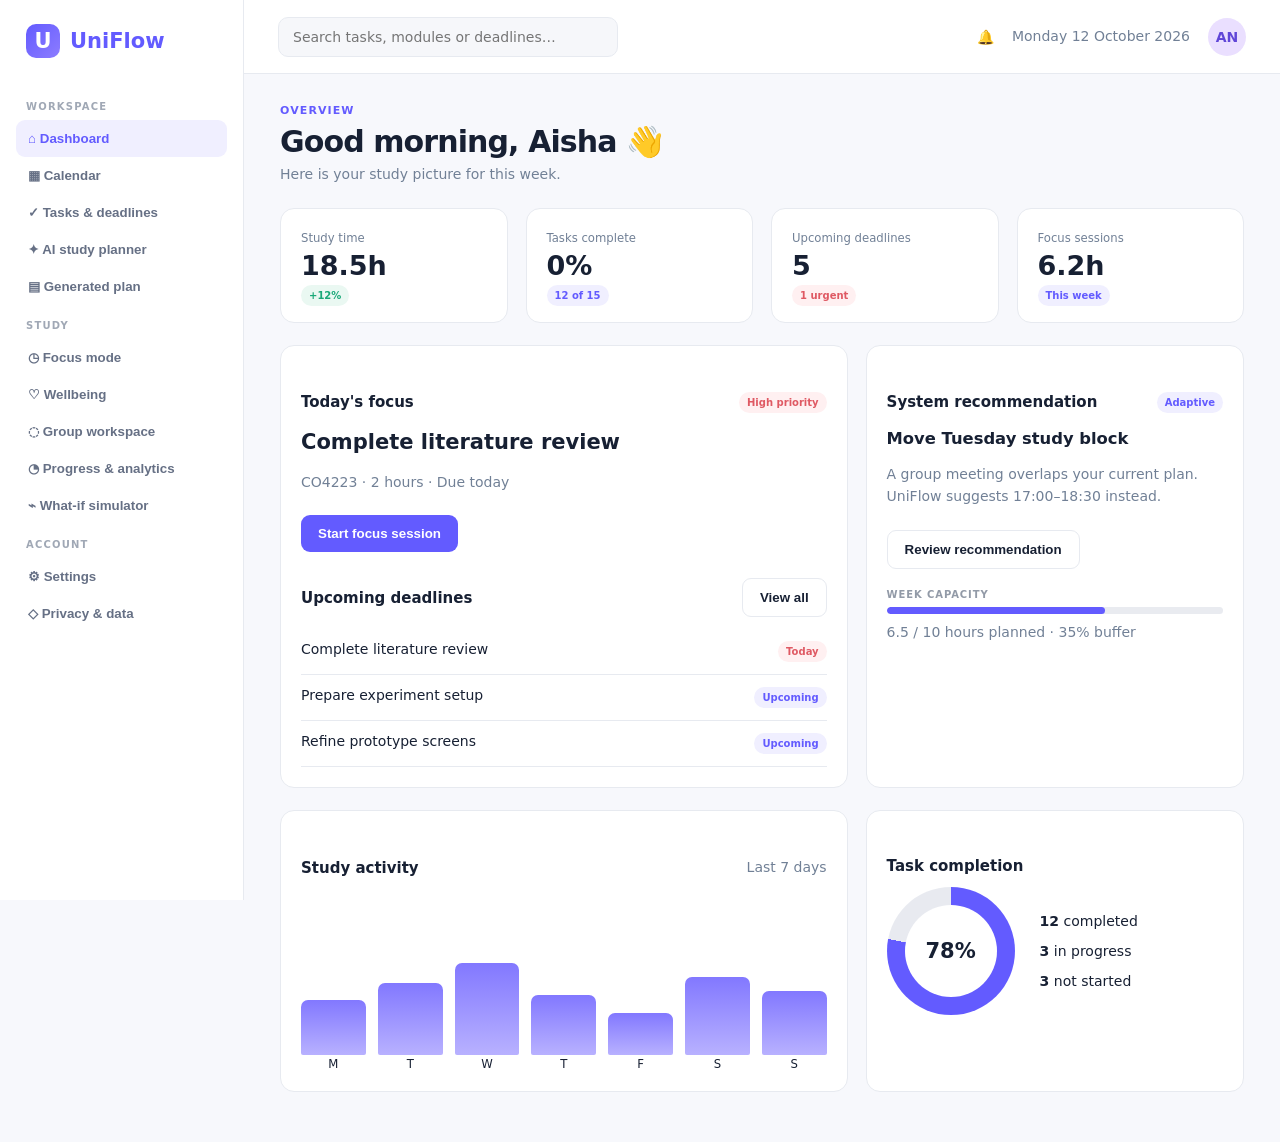
==== commit 14700a71: "Set UniFlow web app as live entry point" ====
--- a/index.html
+++ b/index.html
@@ -1,11 +1 @@
-<!doctype html>
-<html lang="en">
-<head>
-<meta charset="utf-8">
-<meta name="viewport" content="width=device-width,initial-scale=1">
-<meta http-equiv="refresh" content="0; url=./mobile-app.html">
-<title>UniFlow — Functional Prototype</title>
-<script>location.replace('./mobile-app.html'+location.hash)</script>
-</head>
-<body>Opening UniFlow… <a href="./mobile-app.html">Open prototype</a></body>
-</html>
+<!doctype html><html><head><meta charset="utf-8"><meta name="viewport" content="width=device-width,initial-scale=1"><meta http-equiv="refresh" content="0;url=./web-app.html"><title>UniFlow</title></head><body><script>location.replace('./web-app.html'+location.hash)</script><p>Opening UniFlow…</p></body></html>
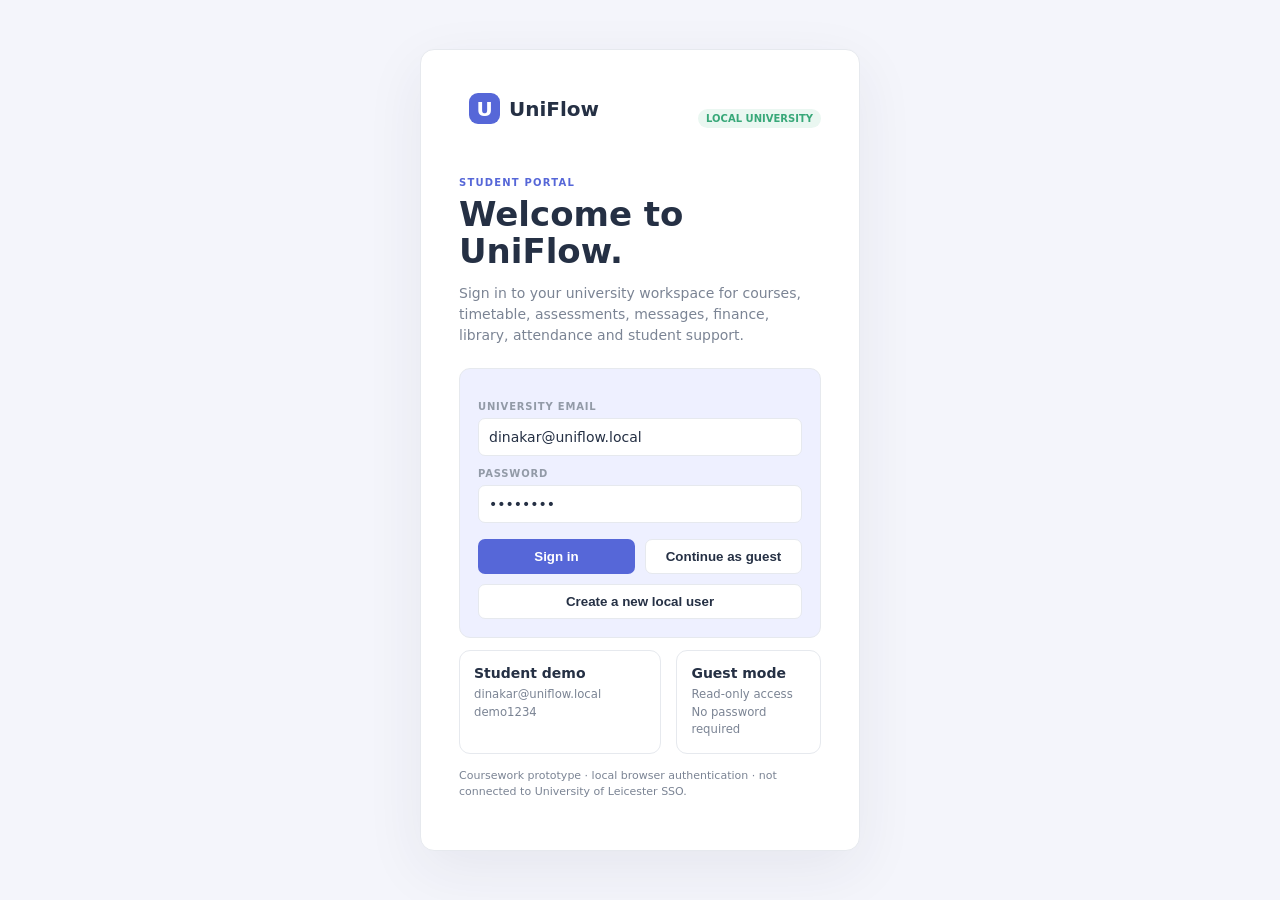
==== commit 9cc733e6: "Force latest UniFlow login page and bypass stale cache" ====
--- a/index.html
+++ b/index.html
@@ -1 +1,16 @@
-<!doctype html><html><head><meta charset="utf-8"><meta name="viewport" content="width=device-width,initial-scale=1"><meta http-equiv="refresh" content="0;url=./web-app.html"><title>UniFlow</title></head><body><script>location.replace('./web-app.html'+location.hash)</script><p>Opening UniFlow…</p></body></html>+<!doctype html>
+<html lang="en">
+<head>
+<meta charset="utf-8">
+<meta name="viewport" content="width=device-width,initial-scale=1">
+<meta http-equiv="Cache-Control" content="no-cache, no-store, must-revalidate">
+<meta http-equiv="Pragma" content="no-cache">
+<meta http-equiv="Expires" content="0">
+<meta http-equiv="refresh" content="0;url=./web-app.html?v=513bd53">
+<title>UniFlow</title>
+</head>
+<body>
+<script>location.replace('./web-app.html?v=513bd53'+location.hash)</script>
+<noscript><a href="./web-app.html?v=513bd53">Open UniFlow</a></noscript>
+</body>
+</html>
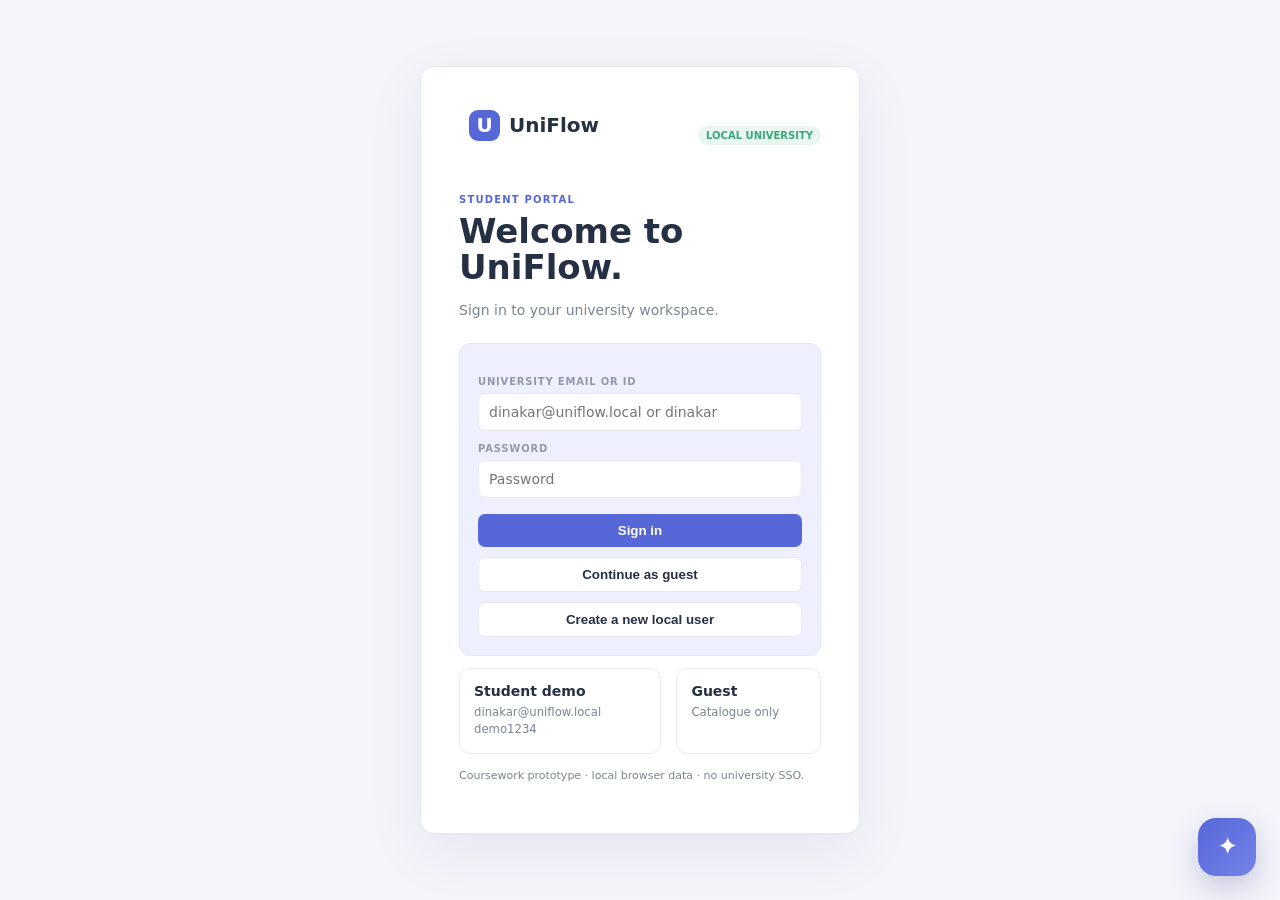
==== commit 1ab80406: "Refresh deployed UniFlow authentication build" ====
--- a/index.html
+++ b/index.html
@@ -6,11 +6,11 @@
 <meta http-equiv="Cache-Control" content="no-cache, no-store, must-revalidate">
 <meta http-equiv="Pragma" content="no-cache">
 <meta http-equiv="Expires" content="0">
-<meta http-equiv="refresh" content="0;url=./web-app.html?v=513bd53">
+<meta http-equiv="refresh" content="0;url=./web-app.html?v=authfix20261002">
 <title>UniFlow</title>
 </head>
 <body>
-<script>location.replace('./web-app.html?v=513bd53'+location.hash)</script>
-<noscript><a href="./web-app.html?v=513bd53">Open UniFlow</a></noscript>
+<script>location.replace('./web-app.html?v=authfix20261002'+location.hash)</script>
+<noscript><a href="./web-app.html?v=authfix20261002">Open UniFlow</a></noscript>
 </body>
 </html>
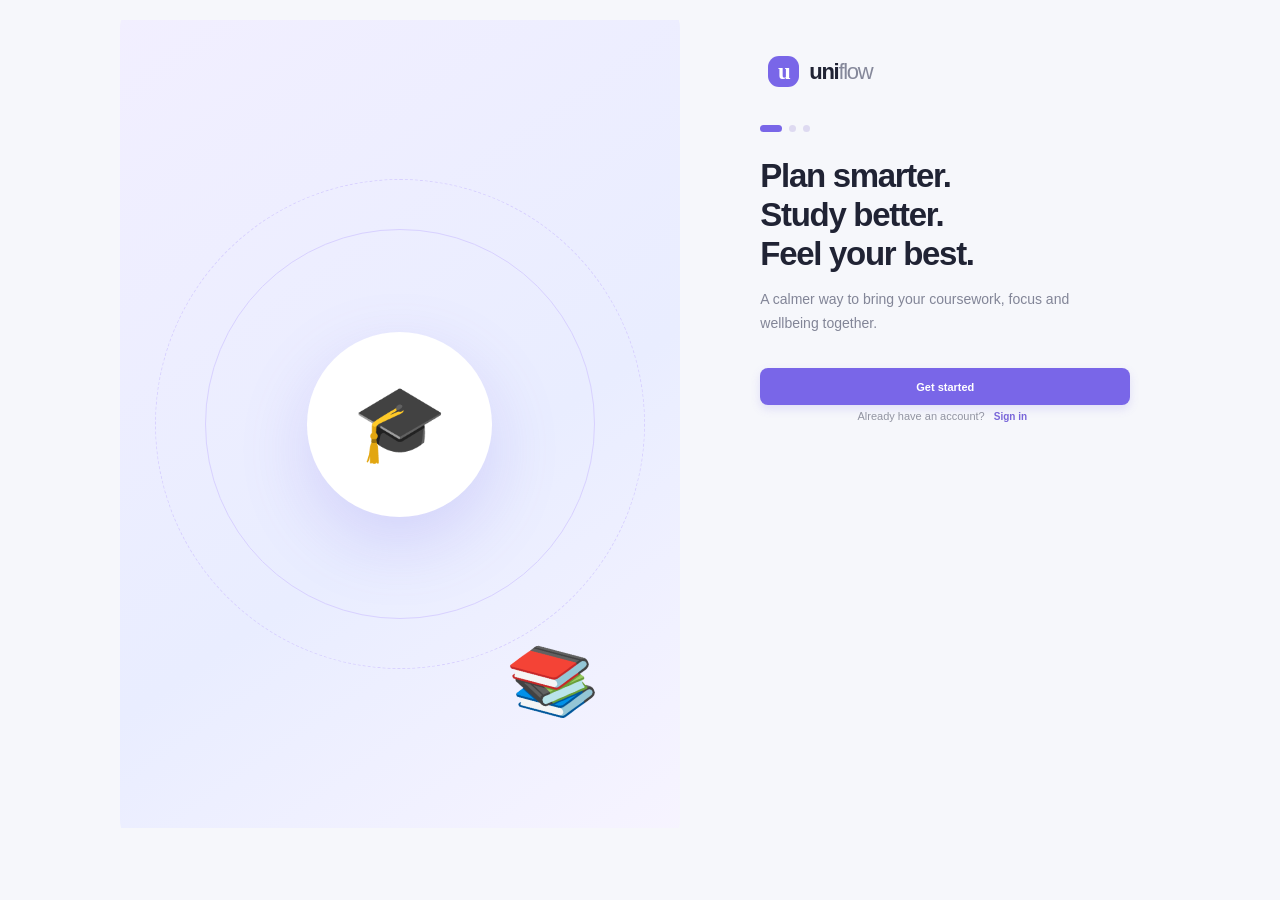
==== commit 84270a76: "Update UniFlow portal prototype and core interactions" ====
--- a/index.html
+++ b/index.html
@@ -1,16 +1,101 @@
-<!doctype html>
-<html lang="en">
-<head>
-<meta charset="utf-8">
-<meta name="viewport" content="width=device-width,initial-scale=1">
-<meta http-equiv="Cache-Control" content="no-cache, no-store, must-revalidate">
-<meta http-equiv="Pragma" content="no-cache">
-<meta http-equiv="Expires" content="0">
-<meta http-equiv="refresh" content="0;url=./web-app.html?v=authfix20261002">
-<title>UniFlow</title>
-</head>
-<body>
-<script>location.replace('./web-app.html?v=authfix20261002'+location.hash)</script>
-<noscript><a href="./web-app.html?v=authfix20261002">Open UniFlow</a></noscript>
-</body>
-</html>+<!doctype html>
+<html lang="en">
+<head>
+  <meta charset="utf-8">
+  <meta name="viewport" content="width=device-width, initial-scale=1">
+  <meta name="theme-color" content="#f6f7fb">
+  <meta name="description" content="UniFlow brings your study plan, coursework and focus time together.">
+  <title>UniFlow — Your study, in flow</title>
+  <link rel="preconnect" href="https://fonts.googleapis.com">
+  <link rel="preconnect" href="https://fonts.gstatic.com" crossorigin>
+  <link href="https://fonts.googleapis.com/css2?family=DM+Sans:wght@400;500;600;700&family=Manrope:wght@400;500;600;700;800&display=swap" rel="stylesheet">
+  <link rel="stylesheet" href="style.css">
+  <script src="app.js" defer></script>
+</head>
+<body>
+  <div class="app-shell">
+    <aside class="sidebar" id="sidebar">
+      <a class="brand" href="#dashboard" aria-label="UniFlow dashboard"><span class="brand-mark">u</span><span>uni<span class="brand-light">flow</span></span></a>
+      <div class="workspace-label">MY WORKSPACE</div>
+      <nav class="primary-nav" aria-label="Main navigation">
+        <button class="nav-item active" data-view="dashboard"><span class="nav-icon">◫</span>Overview</button>
+        <button class="nav-item" data-view="messages"><span class="nav-icon">✉</span>Mail & messages<span class="nav-count" id="mail-count">0</span></button>
+        <button class="nav-item" data-view="calendar"><span class="nav-icon">▦</span>Smart calendar</button>
+        <button class="nav-item" data-view="tasks"><span class="nav-icon">☑</span>Tasks & deadlines<span class="nav-count" id="task-count">4</span></button>
+        <button class="nav-item" data-view="planner"><span class="nav-icon">✳</span>AI study planner<span class="nav-new">NEW</span></button>
+        <button class="nav-item" data-view="focus"><span class="nav-icon">◷</span>Focus mode</button>
+        <div class="workspace-label nav-section-label">YOUR SPACE</div>
+        <button class="nav-item" data-view="groups"><span class="nav-icon">♧</span>Group workspace</button>
+        <button class="nav-item" data-view="progress"><span class="nav-icon">▥</span>Progress & analytics</button>
+        <button class="nav-item" data-view="simulator"><span class="nav-icon">⌁</span>What-if simulator</button>
+      </nav>
+      <div class="sidebar-bottom">
+        <div class="streak-card"><div class="streak-top"><span>✦ YOUR MOMENTUM</span><span class="streak-fire">✧</span></div><strong>3 day streak</strong><p>Small steps add up. Keep your flow going.</p><div class="streak-days"><i class="done">M</i><i class="done">T</i><i class="done">W</i><i>T</i><i>F</i><i>S</i><i>S</i></div></div>
+        <button class="nav-item settings-link" data-view="settings"><span class="nav-icon">⚙</span>Settings & privacy</button>
+        <button class="nav-item sidebar-signout" id="sidebar-signout"><span class="nav-icon">↪</span>Sign out</button>
+        <div class="profile"><div class="avatar">JD</div><div><strong>Jamie Davies</strong><span>Student workspace</span></div><button class="more-button" aria-label="More profile options">···</button></div>
+      </div>
+    </aside>
+    <main class="main-area">
+      <header class="topbar"><button class="mobile-menu icon-button" id="mobile-menu" aria-label="Open navigation">☰</button><div class="breadcrumb">Workspace <span>/</span> <strong id="breadcrumb-current">Overview</strong></div><div class="mail-toolbar-controls"><input class="input-control mail-search" id="mail-search" type="search" placeholder="Search your planner..." aria-label="Search mail"><button class="button button-secondary" id="mail-top-add">＋ Add</button><button class="button button-secondary mail-signout" id="mail-signout">Sign out</button><div class="guest-user"><span>GU</span><div><b>Guest User</b><small>Guest · Read only</small></div></div></div><div class="topbar-actions"><span class="today-label" id="today-label"></span><button class="icon-button notification-button" aria-label="Notifications">♧<i></i></button><div class="avatar small-avatar">JD</div></div></header>
+      <div class="page-wrap">
+        <section class="view welcome-view" id="view-welcome">
+          <div class="welcome-art"><div class="welcome-orbit orbit-one"></div><div class="welcome-orbit orbit-two"></div><div class="welcome-cap">🎓</div><div class="welcome-student">📚</div></div>
+          <div class="welcome-copy"><a class="brand welcome-brand" href="#welcome"><span class="brand-mark">u</span><span>uni<span class="brand-light">flow</span></span></a><div class="welcome-dots"><i class="active"></i><i></i><i></i></div><h1>Plan smarter.<br>Study better.<br>Feel your best.</h1><p>A calmer way to bring your coursework, focus and wellbeing together.</p><button class="button button-primary full-button" data-go="signin">Get started</button><p class="welcome-signin">Already have an account? <button class="text-button" data-go="signin">Sign in</button></p></div>
+        </section>
+        <section class="view auth-view" id="view-signin">
+          <div class="auth-card"><button class="back-button" data-go="welcome" aria-label="Back">←</button><div class="auth-logo">🎓</div><h1>Welcome back</h1><p class="page-subtitle">Sign in with your University account</p><button class="button university-button" id="university-signin"><span class="university-crest">U</span> Demo University sign in</button><div class="or-divider"><span>or</span></div><form id="signin-form"><label class="field-label" for="signin-role">Account type</label><select class="input-control" id="signin-role"><option>Student</option><option>Staff</option><option>Administrator</option></select><label class="field-label" for="signin-email">University email, ID or username</label><input class="input-control" id="signin-email" type="text" placeholder="dinakar@uniflow.local" autocomplete="username" required><label class="field-label" for="signin-password">Password</label><input class="input-control" id="signin-password" type="password" placeholder="demo1234" autocomplete="current-password" required><div class="auth-options"><label><input type="checkbox" id="remember-me" checked> Remember me</label><button type="button" class="text-button" id="forgot-password">Forgot password?</button></div><button class="button button-primary full-button" type="submit">Sign in</button></form><button class="button button-secondary full-button guest-login" id="guest-login" type="button">Continue as guest · read only</button><p class="auth-create">New to UniFlow? <button type="button" class="text-button" id="create-account">Create an account</button></p><p class="privacy-note">Demo student: dinakar@uniflow.local · Password: demo1234. This prototype does not connect to university authentication.</p></div>
+        </section>
+        <section class="view personalise-view" id="view-personalise">
+          <div class="personalise-card"><button class="back-button" data-go="signin" aria-label="Back">←</button><div class="eyebrow">MAKE THIS SPACE YOURS</div><h1>Let's tailor UniFlow<br>to you</h1><p class="page-subtitle">Tell us a little about you so we can personalise your experience.</p><fieldset class="choice-group"><legend>My study level</legend><div class="choice-row"><label class="choice-pill"><input type="radio" name="level" value="Undergraduate" checked><span>Undergraduate</span></label><label class="choice-pill"><input type="radio" name="level" value="Postgraduate"><span>Postgraduate</span></label></div></fieldset><fieldset class="choice-group"><legend>My main goals <small>(select up to 3)</small></legend><div class="goal-choices"><label><input type="checkbox" checked> Manage deadlines</label><label><input type="checkbox" checked> Improve focus</label><label><input type="checkbox"> Reduce stress</label><label><input type="checkbox" checked> Balance work & study</label><label><input type="checkbox"> Collaborate with others</label><label><input type="checkbox"> Other</label></div></fieldset><button class="button button-primary full-button" id="finish-onboarding">Continue</button></div>
+        </section>
+        <section class="view" id="view-dashboard">
+          <div class="welcome-row"><div><div class="eyebrow"><span class="live-dot"></span> YOUR STUDY SPACE</div><h1>Good morning, Jamie <span class="wave">✦</span></h1><p class="page-subtitle">A fresh day to make progress. Here's your flow for today.</p></div><button class="button button-primary" data-go="planner"><span>✳</span> Plan my study day</button></div>
+          <div class="stat-grid">
+            <article class="stat-card"><div class="stat-top"><span>WEEKLY STUDY TIME</span><span class="stat-icon lilac">◷</span></div><div class="stat-value">12.5 <small>hrs</small></div><div class="stat-foot"><span class="positive">↗ 18%</span> <span>vs last week</span><div class="mini-bars"><i style="height:35%"></i><i style="height:52%"></i><i style="height:44%"></i><i style="height:68%"></i><i style="height:58%"></i><i style="height:88%"></i><i style="height:72%"></i></div></div></article>
+            <article class="stat-card"><div class="stat-top"><span>TASKS COMPLETED</span><span class="stat-icon mint">✓</span></div><div class="stat-value"><span id="done-count">8</span><small> / <span id="task-total">12</span></small></div><div class="progress-track"><i id="task-progress" style="width:67%"></i></div><div class="stat-foot"><span>You're building great momentum</span></div></article>
+            <article class="stat-card"><div class="stat-top"><span>FOCUS SESSIONS</span><span class="stat-icon peach">◎</span></div><div class="stat-value">6 <small>sessions</small></div><div class="stat-foot"><span class="positive">+2</span> <span>more than last week</span><span class="foot-emoji">✦</span></div></article>
+          </div>
+          <div class="content-grid">
+            <section class="panel today-panel"><div class="panel-heading"><div><span class="section-kicker">MONDAY, 12 OCTOBER</span><h2>Today's priorities</h2></div><button class="text-button" data-go="tasks">View all <span>→</span></button></div><div class="priority-list">
+              <label class="priority-item" data-task-id="literature"><input type="checkbox" class="task-check"><span class="priority-marker urgent"></span><span class="priority-copy"><strong>Complete literature review</strong><small>CO4223 <b>·</b> Coursework 1 · Due today</small></span><span class="tag tag-urgent">Due today</span></label>
+              <label class="priority-item" data-task-id="experiment"><input type="checkbox" class="task-check"><span class="priority-marker purple"></span><span class="priority-copy"><strong>Prepare experiment setup</strong><small>CO7091 · Tech Review · 45 min</small></span><span class="tag tag-medium">Study</span></label>
+              <label class="priority-item" data-task-id="group-meeting"><input type="checkbox" class="task-check"><span class="priority-marker blue"></span><span class="priority-copy"><strong>Group meeting preparation</strong><small>Group Project · 2:30 PM</small></span><span class="tag tag-soft">Team</span></label>
+              <label class="priority-item" data-task-id="papers"><input type="checkbox" class="task-check"><span class="priority-marker green"></span><span class="priority-copy"><strong>Read three research papers</strong><small>CO4223 · 30 min</small></span><span class="tag tag-soft">Reading</span></label>
+            </div><button class="add-task-button" data-go="tasks"><span>＋</span> Add a task</button></section>
+            <section class="panel calendar-panel"><div class="panel-heading"><div><span class="section-kicker">YOUR SCHEDULE</span><h2>Upcoming</h2></div><button class="text-button" data-go="calendar">Calendar <span>→</span></button></div><div class="upcoming-list">
+              <div class="upcoming-item"><div class="date-block"><b>13</b><span>OCT</span></div><div class="upcoming-copy"><strong>Tech review draft</strong><span>CO7091 · 10:00 AM</span></div><span class="event-dot purple-dot"></span></div>
+              <div class="upcoming-item"><div class="date-block"><b>16</b><span>OCT</span></div><div class="upcoming-copy"><strong>Coursework literature review</strong><span>CO4223 · 11:59 PM</span></div><span class="event-dot blue-dot"></span></div>
+              <div class="upcoming-item"><div class="date-block"><b>19</b><span>OCT</span></div><div class="upcoming-copy"><strong>Group project report</strong><span>Group Project · 4:00 PM</span></div><span class="event-dot orange-dot"></span></div>
+            </div></section>
+          </div>
+          <section class="panel quick-actions-panel"><div class="panel-heading"><div><span class="section-kicker">QUICK ACTIONS</span><h2>What do you need next?</h2></div><span class="tag tag-soft">Study flow</span></div><div class="dashboard-quick-actions"><button class="button button-secondary" id="dashboard-schedule">＋ Schedule event</button><button class="button button-secondary" data-go="focus">◷ Start Focus</button><button class="button button-primary" data-go="ai-agent">✳ Ask AI Agent</button><button class="button button-secondary" data-go="assessments">◇ Next assessment</button></div><div class="workload-overview"><span>Smart workload</span><span><b id="workload-status">Balanced week</b> · <b id="workload-percent">67%</b> complete</span><div class="progress-track"><i id="workload-bar" style="width:67%"></i></div></div></section>          <section class="panel planner-banner"><div class="banner-orbit">✳</div><div><span class="section-kicker">A LITTLE HELP, RIGHT ON TIME</span><h2>Not sure where to start?</h2><p>Let your study planner build a balanced plan around your deadlines and energy.</p></div><button class="button button-dark" data-go="planner">Build my plan <span>→</span></button></section>
+        </section>
+        <section class="view" id="view-messages"><div class="view-heading mail-heading"><div><div class="eyebrow">UNIVERSITY COMMUNICATIONS</div><h1>Mail & Messages</h1><p class="page-subtitle">Local university email-style inbox, staff contacts and student messaging.</p></div><button class="button button-primary" id="compose-message">＋ Compose</button></div><div class="mail-columns"><section class="panel inbox-panel"><div class="mail-panel-head"><h2>Inbox</h2><span class="tag tag-urgent" id="unread-count">0 unread</span></div><div class="mail-list" id="mail-list"><div class="mail-empty"><span>✉</span><b>Your inbox is clear</b><p>Messages from your university will appear here.</p></div></div></section><section class="panel contacts-panel"><div class="mail-panel-head"><h2>University contacts</h2><button class="text-button" id="add-contact">＋ Add</button></div><div class="contacts-list"><article class="contact-row"><span class="contact-avatar contact-purple">GK</span><div><b>Dr Genovefa Kefalidou</b><small>Module convenor · ID&UX</small></div><button class="contact-message" data-compose-to="gk169@leicester.ac.uk" aria-label="Message Dr Genovefa Kefalidou">✉</button></article><article class="contact-row"><span class="contact-avatar contact-green">SS</span><div><b>Student Support</b><small>Wellbeing and study support</small></div><button class="contact-message" data-compose-to="student-support@leicester.ac.uk" aria-label="Message Student Support">✉</button></article><article class="contact-row"><span class="contact-avatar contact-orange">LC</span><div><b>Library Helpdesk</b><small>Research and library services</small></div><button class="contact-message" data-compose-to="library@leicester.ac.uk" aria-label="Message Library Helpdesk">✉</button></article></div></section></div></section>
+        <section class="view" id="view-calendar"><div class="view-heading"><div><div class="eyebrow">PLAN AHEAD</div><h1>Smart calendar</h1><p class="page-subtitle">See your deadlines, classes and study blocks in one place.</p></div><div class="calendar-heading-actions"><button class="button button-secondary" id="calendar-view-toggle">Week view</button><button class="button button-primary" id="add-event-button">＋ Schedule event</button></div></div><div class="panel calendar-large"><div class="calendar-toolbar"><div><h2 id="month-title">October 2026</h2><span class="muted">Select a day to see what's on</span></div><div class="calendar-controls"><button class="icon-button" id="prev-month" aria-label="Previous month">←</button><button class="button button-secondary" id="today-button">Today</button><button class="icon-button" id="next-month" aria-label="Next month">→</button></div></div><div class="calendar-grid" id="calendar-grid"></div><div class="calendar-legend"><span><i class="legend purple-bg"></i>Class</span><span><i class="legend orange-bg"></i>Deadline</span><span><i class="legend green-bg"></i>Study block</span></div></div></section>
+        <section class="view" id="view-tasks"><div class="view-heading"><div><div class="eyebrow">STAY ON TOP OF IT</div><h1>Tasks & deadlines</h1><p class="page-subtitle">One clear next step makes a big project feel smaller.</p></div><button class="button button-primary" id="new-task-button">＋ New task</button></div><div class="task-summary-row"><div class="summary-chip"><b id="tasks-open">4</b><span>open tasks</span></div><div class="summary-chip"><b>2</b><span>due this week</span></div><div class="summary-chip"><b id="tasks-done">8</b><span>completed</span></div><div class="filter-wrap"><button class="button button-secondary filter-button" id="filter-button">All tasks⌄</button></div></div><div class="panel task-panel"><div class="task-table-head"><span>TASK</span><span>MODULE</span><span>DUE DATE</span><span>PRIORITY</span><span>STATUS</span></div>
+          <label class="task-row" data-task-id="literature"><input type="checkbox" class="task-check"><span class="task-name"><b>Complete literature review</b><small>CO4223 coursework · finalise outline and references</small></span><span class="module-name">CO4223</span><span class="due-date due-now">Today, 4:00 PM</span><span class="tag tag-urgent">High</span><span class="status-open">○ Open</span></label>
+          <label class="task-row" data-task-id="experiment"><input type="checkbox" class="task-check"><span class="task-name"><b>Prepare experiment setup</b><small>CO7091 Tech Review · gather sources</small></span><span class="module-name">CO7091</span><span class="due-date">2 days</span><span class="tag tag-medium">Medium</span><span class="status-open">○ Open</span></label>
+          <label class="task-row" data-task-id="group-meeting"><input type="checkbox" class="task-check"><span class="task-name"><b>Group meeting preparation</b><small>Agree next steps and share feedback</small></span><span class="module-name">Group Project</span><span class="due-date">13 Oct, 10:00 AM</span><span class="tag tag-medium">Medium</span><span class="status-open">○ Open</span></label>
+          <label class="task-row" data-task-id="papers"><input type="checkbox" class="task-check"><span class="task-name"><b>Read three research papers</b><small>CO4223 coursework · capture key findings</small></span><span class="module-name">CO4223</span><span class="due-date">16 Oct</span><span class="tag tag-soft">Low</span><span class="status-open">○ Open</span></label></div></section>
+        <section class="view" id="view-planner"><div class="view-heading"><div><div class="eyebrow">YOUR PERSONAL STUDY COMPANION</div><h1>AI study planner <span class="sparkle">✳</span></h1><p class="page-subtitle">A realistic plan, shaped around your workload and time.</p></div></div><div class="planner-layout"><div class="panel planner-form-panel"><div class="panel-heading"><div><span class="section-kicker">LET'S MAKE A PLAN</span><h2>What are you working on?</h2></div><span class="form-icon">✳</span></div><label class="field-label" for="planner-module">Module or subject</label><select id="planner-module" class="input-control"><option>CO4223</option><option>CO7091</option><option>Group Project</option><option>Other</option></select><label class="field-label" for="planner-goal">Your study goal</label><textarea id="planner-goal" class="input-control" rows="3" placeholder="e.g. Review a paper and capture key findings"></textarea><div class="field-row"><div><label class="field-label" for="planner-time">Available time</label><select id="planner-time" class="input-control"><option value="60">1 hour</option><option value="90" selected>1.5 hours</option><option value="120">2 hours</option><option value="180">3 hours</option></select></div><div><label class="field-label" for="planner-energy">Energy level</label><select id="planner-energy" class="input-control"><option>Steady</option><option>High</option><option>Low</option></select></div></div><button class="button button-primary full-button" id="generate-plan">✳ Generate my plan</button><p class="privacy-note">✦ Your plan stays in this prototype, on this device.</p></div><div class="panel plan-result" id="plan-result"><div class="empty-plan"><div class="empty-illustration">✳</div><h2>Your study plan will appear here</h2><p>Tell us what you're working on and how much time you have. We'll break it into manageable steps with room to breathe.</p><div class="plan-tip"><span>✦</span> Tip: Short focused sessions can make tricky topics easier to tackle.</div></div></div></div></section>
+        <section class="view" id="view-focus"><div class="view-heading"><div><div class="eyebrow">MAKE SPACE TO THINK</div><h1>Focus mode</h1><p class="page-subtitle">One task, one timer, a little more breathing room.</p></div></div><div class="focus-layout"><div class="panel focus-card"><span class="section-kicker">YOUR FOCUS SESSION</span><h2 id="focus-task-title">CO4223: Literature review</h2><div class="timer-ring" id="timer-ring"><div><strong id="timer-display">25:00</strong><span>FOCUS TIME</span></div></div><div class="timer-modes"><button class="timer-mode active" data-minutes="25">Focus 25</button><button class="timer-mode" data-minutes="45">Deep work 45</button><button class="timer-mode" data-minutes="5">Short break 5</button></div><div class="timer-buttons"><button class="button button-primary" id="timer-start">Start focusing</button><button class="button button-secondary" id="timer-reset">Reset</button></div><div class="focus-caption">✦ You can do hard things, one small block at a time.</div></div><div class="focus-side"><div class="panel focus-note"><span class="section-kicker">A GENTLE REMINDER</span><h2>Make it manageable.</h2><p>Pick one clear task. Silence the noise. When the timer ends, take a proper break.</p><div class="focus-steps"><div><i>1</i><span>Choose one task</span></div><div><i>2</i><span>Settle into focus</span></div><div><i>3</i><span>Pause and recharge</span></div></div></div><div class="panel session-stat"><div><span>FOCUS TIME THIS WEEK</span><b><span id="focus-total">150</span> <small>min</small></b></div><span class="stat-icon lilac">◷</span></div></div></div></section>
+        <section class="view" id="view-groups"><div class="view-heading"><div><div class="eyebrow">BETTER TOGETHER</div><h1>Group workspace</h1><p class="page-subtitle">Shared projects, next steps and a clearer view of who's doing what.</p></div><button class="button button-primary" id="invite-button">＋ Invite teammate</button></div><div class="group-layout"><div class="panel group-project"><div class="group-header"><div class="group-icon">✦</div><div><span class="section-kicker">ACTIVE PROJECT</span><h2>UniFlow prototype design</h2><span class="muted">CO4223 · 4 members</span></div><button class="more-button">···</button></div><div class="group-progress"><div><span>Project progress</span><b>68%</b></div><div class="progress-track"><i style="width:68%"></i></div></div><h3 class="subheading">Next steps</h3><div class="group-task"><span class="check-circle checked">✓</span><span><b>Map current navigation pain points</b><small>Alex Morgan · Completed yesterday</small></span></div><div class="group-task"><span class="check-circle"></span><span><b>Refine low-fidelity wireframes</b><small>You · Due tomorrow</small></span><span class="tag tag-medium">In progress</span></div><div class="group-task"><span class="check-circle"></span><span><b>Prepare critique presentation</b><small>Priya Shah · Due Monday</small></span></div><button class="add-task-button" id="group-add-task">＋ Add a next step</button><div class="member-row"><span>YOUR TEAM</span><div class="avatar-stack"><i>JD</i><i>AM</i><i>PS</i><i>TK</i></div><span class="muted">4 collaborators</span></div></div><div class="panel activity-panel"><div class="panel-heading"><div><span class="section-kicker">LATEST UPDATES</span><h2>Team activity</h2></div><button class="text-button">See all →</button></div><div class="activity-item"><div class="avatar activity-avatar lilac-bg">AM</div><div><b>Alex shared a new sketch</b><p>“Updated the library entrance flow.”</p><small>12 minutes ago</small></div></div><div class="activity-item"><div class="avatar activity-avatar mint-bg">PS</div><div><b>Priya completed a task</b><p>Mapped the existing wayfinding signs.</p><small>Yesterday</small></div></div><div class="activity-item"><div class="avatar activity-avatar peach-bg">TK</div><div><b>Tom added a comment</b><p>“Should we test this with first years?”</p><small>Yesterday</small></div></div><button class="button button-secondary full-button" id="message-team">Open team chat</button></div></div></section>
+        <section class="view" id="view-progress"><div class="view-heading"><div><div class="eyebrow">NOTICE YOUR PROGRESS</div><h1>Progress & analytics</h1><p class="page-subtitle">Patterns to help you find a study rhythm that works.</p></div><button class="button button-secondary" id="progress-range">This week⌄</button></div><div class="stat-grid progress-stats"><article class="stat-card"><div class="stat-top"><span>STUDY HOURS</span><span class="stat-icon lilac">◷</span></div><div class="stat-value">12.5 <small>hrs</small></div><div class="stat-foot"><span class="positive">↗ 18%</span> vs last week</div></article><article class="stat-card"><div class="stat-top"><span>COMPLETION RATE</span><span class="stat-icon mint">✓</span></div><div class="stat-value">82<small>%</small></div><div class="stat-foot"><span class="positive">↗ 6%</span> vs last week</div></article><article class="stat-card"><div class="stat-top"><span>FOCUS SESSIONS</span><span class="stat-icon peach">◎</span></div><div class="stat-value">6 <small>sessions</small></div><div class="stat-foot">Average focus: <b>32 min</b></div></article></div><div class="analytics-grid"><div class="panel chart-panel"><div class="panel-heading"><div><span class="section-kicker">CONSISTENCY OVER PERFECTION</span><h2>Study time this week</h2></div><span class="tag tag-soft">12.5 hours</span></div><div class="bar-chart"><div class="chart-y"><span>4h</span><span>3h</span><span>2h</span><span>1h</span><span>0</span></div><div class="chart-columns"><div><i style="height:42%"></i><span>Mon</span></div><div><i style="height:68%"></i><span>Tue</span></div><div><i style="height:54%"></i><span>Wed</span></div><div><i style="height:88%"></i><span>Thu</span></div><div><i style="height:38%"></i><span>Fri</span></div><div><i style="height:62%"></i><span>Sat</span></div><div><i style="height:22%"></i><span>Sun</span></div></div></div></div><div class="panel insight-panel"><span class="section-kicker">A PATTERN WE NOTICED</span><div class="insight-icon">✦</div><h2>Your focus is finding its rhythm.</h2><p>You completed most study sessions in the late morning this week. Consider protecting that time for your most challenging module.</p><button class="text-button" data-go="planner">Plan around this <span>→</span></button></div></div><div class="panel module-progress"><div class="panel-heading"><div><span class="section-kicker">WHERE YOUR TIME GOES</span><h2>By module</h2></div></div><div class="module-row"><span>CO4223</span><div class="progress-track"><i style="width:76%"></i></div><b>5.5 hrs</b></div><div class="module-row"><span>CO7091</span><div class="progress-track"><i class="bar-green" style="width:55%"></i></div><b>4 hrs</b></div><div class="module-row"><span>Group Project</span><div class="progress-track"><i class="bar-orange" style="width:40%"></i></div><b>3 hrs</b></div></div></section>
+        <section class="view" id="view-simulator"><div class="view-heading"><div><div class="eyebrow">EXPLORE YOUR OPTIONS</div><h1>What-if simulator</h1><p class="page-subtitle">Try a small change and see how it could reshape your week.</p></div></div><div class="simulator-layout"><div class="panel simulator-form"><span class="section-kicker">MAKE A WHAT-IF PLAN</span><h2>What if you added a study block?</h2><label class="field-label" for="sim-module">Module</label><select id="sim-module" class="input-control"><option>CO4223</option><option>CO7091</option><option>Group Project</option></select><label class="field-label" for="sim-hours">Extra study time <strong id="sim-hours-label">2 hours</strong></label><input type="range" id="sim-hours" min="1" max="8" value="2"><label class="field-label" for="sim-day">Best day</label><select id="sim-day" class="input-control"><option>Friday</option><option>Saturday</option><option>Sunday</option><option>Monday</option></select><button class="button button-primary full-button" id="run-simulation">See what could change <span>→</span></button></div><div class="panel simulator-result" id="sim-result"><div class="sim-orbit">⌁</div><span class="section-kicker">YOUR WEEK, REIMAGINED</span><h2>A little time can make room for a lot.</h2><p>Adjust the options and preview how a study block could fit into your week.</p><div class="sim-placeholder"><span>✦</span> Your preview will appear here</div></div></div></section>
+        <section class="view" id="view-settings"><div class="view-heading"><div><div class="eyebrow">MAKE UNIFLOW YOURS</div><h1>Settings & privacy</h1><p class="page-subtitle">Your workspace should feel comfortable and under your control.</p></div></div><div class="settings-layout"><div class="panel settings-panel"><span class="section-kicker">ACCESSIBILITY</span><h2>Comfortable for you</h2><div class="setting-row"><div><b>Larger text</b><p>Make reading easier across your workspace.</p></div><label class="switch"><input type="checkbox" id="large-text"><span></span></label></div><div class="setting-row"><div><b>Dark mode</b><p>Use a darker colour theme.</p></div><label class="switch"><input type="checkbox" id="dark-mode"><span></span></label></div><div class="setting-row"><div><b>High contrast</b><p>Strengthen text and boundary contrast.</p></div><label class="switch"><input type="checkbox" id="high-contrast"><span></span></label></div><div class="setting-row"><div><b>Reading-friendly font</b><p>Use a clear sans-serif typeface.</p></div><label class="switch"><input type="checkbox" id="reading-font"><span></span></label></div><div class="setting-row"><div><b>Reduce motion</b><p>Limit decorative movement and transitions.</p></div><label class="switch"><input type="checkbox" id="reduce-motion"><span></span></label></div><div class="setting-row"><div><b>Study reminders</b><p>Gentle nudges for your planned study blocks.</p></div><label class="switch"><input type="checkbox" id="study-reminders" checked><span></span></label></div></div><div class="panel settings-panel"><span class="section-kicker">YOUR DATA</span><h2>Privacy, made clear</h2><div class="privacy-card"><span class="privacy-shield">◈</span><div><b>This prototype keeps data on this device</b><p>Your task checkmarks and accessibility preferences use local browser storage. No account or cloud sync is connected.</p></div></div><div class="setting-row"><div><b>Clear prototype data</b><p>Reset saved task progress and preferences in this browser.</p></div><button class="button button-secondary" id="clear-data">Clear data</button></div></div><div class="panel settings-panel"><span class="section-kicker">YOUR PROFILE</span><h2>Student workspace</h2><div class="profile-setting"><div class="avatar">JD</div><div><b>Jamie Davies</b><p>Undergraduate · UX Design & Computing</p></div><button class="text-button" id="edit-profile">Edit</button></div></div></div></section>
+        <section class="view" id="view-wellbeing"><div class="view-heading"><div><div class="eyebrow">CHECK IN WITH YOURSELF</div><h1>Wellbeing</h1><p class="page-subtitle">A small pause can help you choose what you need next.</p></div><button class="button button-secondary" id="wellbeing-trends">View trends</button></div><div class="wellbeing-layout"><div class="panel wellbeing-checkin"><span class="section-kicker">TODAY'S CHECK-IN</span><h2>How are you feeling today?</h2><div class="mood-options" role="group" aria-label="Choose your mood"><button data-mood="Very low" aria-label="Very low">☹<small>Very low</small></button><button data-mood="Low" aria-label="Low">🙁<small>Low</small></button><button data-mood="Okay" aria-label="Okay">😐<small>Okay</small></button><button data-mood="Good" aria-label="Good">🙂<small>Good</small></button><button data-mood="Great" aria-label="Great">😄<small>Great</small></button></div><span class="field-label">What's on your mind? <small>(select all that apply)</small></span><div class="goal-choices mood-tags"><label><input type="checkbox"> Stress</label><label><input type="checkbox"> Motivation</label><label><input type="checkbox"> Sleep</label><label><input type="checkbox"> Workload</label><label><input type="checkbox"> Social</label><label><input type="checkbox"> Other</label></div><button class="button button-primary full-button" id="wellbeing-submit">See recommendations</button><div class="wellbeing-recommendation" id="wellbeing-recommendation" hidden><b>A gentle next step</b><p>Try a five minute breathing break, then choose one small task. You can adjust today's plan whenever you need.</p><button class="text-button" data-go="planner">Adjust my study plan →</button></div></div><div class="panel wellbeing-suggestions"><span class="section-kicker">PERSONALISED SUGGESTIONS</span><h2>Make a little space for yourself</h2><div class="suggestion-row"><span>♧</span><div><b>Take a five minute breathing break</b><small>A short reset can help you return with more clarity.</small></div></div><div class="suggestion-row"><span>☼</span><div><b>Adjust today's study plan</b><small>Leave room for breaks and changes in energy.</small></div></div><div class="suggestion-row"><span>◷</span><div><b>Try a gentle focus session</b><small>Start small with a 25 minute block.</small></div></div></div></div></section>
+        <section class="view" id="view-privacy"><div class="view-heading"><div><div class="eyebrow">YOUR DATA, YOUR CHOICE</div><h1>Privacy & data</h1><p class="page-subtitle">See what this prototype stores and choose what to include.</p></div><span class="privacy-shield privacy-large">◈</span></div><div class="settings-layout privacy-layout"><div class="panel settings-panel"><span class="section-kicker">PERSONALISATION</span><h2>Choose what UniFlow can use</h2><div class="setting-row"><div><b>Use my data for recommendations</b><p>Use your activity to tailor study suggestions.</p></div><label class="switch"><input type="checkbox" id="privacy-recommendations" checked><span></span></label></div><div class="setting-row"><div><b>Include calendar data</b><p>Use your events to help shape a study plan.</p></div><label class="switch"><input type="checkbox" id="privacy-calendar" checked><span></span></label></div><div class="setting-row"><div><b>Include wellbeing data</b><p>Use check-ins to adapt the tone of suggestions.</p></div><label class="switch"><input type="checkbox" id="privacy-wellbeing" checked><span></span></label></div><button class="button button-secondary" id="view-used-data">View what data is used</button></div><div class="panel settings-panel"><span class="section-kicker">PERMISSIONS</span><h2>Connected services</h2><div class="permission-row"><span>▦</span><b>Calendar access</b><i>Demo only</i></div><div class="permission-row"><span>▧</span><b>File access</b><i>Not connected</i></div><div class="permission-row"><span>⌖</span><b>Location (optional)</b><i>Not connected</i></div><p class="privacy-note privacy-left">This prototype does not connect to external accounts or services.</p></div><div class="panel settings-panel privacy-actions"><span class="section-kicker">YOUR CONTROLS</span><button class="button button-secondary" id="download-data">↓ Download my data</button><button class="button button-danger" id="delete-data">▤ Delete my data</button></div></div></section>
+        <footer class="page-footer"><span class="brand-mini">u</span><span>UniFlow</span><span class="footer-dot">·</span><span>Make space for what matters.</span><button class="footer-privacy" data-go="settings">Privacy & accessibility</button></footer>
+      </div>
+    </main>
+  </div>
+  <nav class="mobile-bottom-nav" aria-label="Quick navigation"><button data-view="dashboard"><span>⌂</span>Home</button><button data-view="calendar"><span>▦</span>Calendar</button><button data-view="focus"><span>◷</span>Focus</button><button data-view="groups"><span>♧</span>Groups</button><button id="open-more"><span>•••</span>More</button></nav>
+  <dialog id="more-dialog" class="more-dialog"><div class="more-sheet-heading"><strong>Your space</strong><button class="modal-close" id="close-more" aria-label="Close">×</button></div><div class="more-grid"><button data-view="tasks">☑<span>Tasks</span></button><button data-view="planner">✳<span>AI Study Plan</span></button><button data-view="messages">✉<span>Mail & Messages</span></button><button data-view="wellbeing">☼<span>Wellbeing</span></button><button data-view="progress">▥<span>Progress</span></button><button data-view="simulator">⌁<span>What-if</span></button><button data-view="settings">⚙<span>Settings</span></button><button data-view="privacy">◈<span>Privacy & data</span></button></div></dialog>
+  <div class="toast" id="toast" role="status" aria-live="polite"></div>
+  <dialog id="event-dialog" class="modal"><form id="event-form"><button type="button" class="modal-close" id="close-event" aria-label="Close">×</button><span class="section-kicker">ACADEMIC CALENDAR</span><h2>Schedule an event</h2><label class="field-label" for="event-title">Event</label><input class="input-control" id="event-title" required placeholder="e.g. Revision session"><label class="field-label" for="event-date">Date</label><input class="input-control" id="event-date" type="date" required><label class="field-label" for="event-type">Event type</label><select class="input-control" id="event-type"><option value="study">Study block</option><option value="class">Class</option><option value="deadline">Assessment deadline</option></select><div class="modal-actions"><button type="button" class="button button-secondary" id="cancel-event">Cancel</button><button type="submit" class="button button-primary">Save event</button></div></form></dialog>
+  <dialog id="task-dialog" class="modal"><form id="task-form"><button type="button" class="modal-close" id="close-task" aria-label="Close">×</button><span class="section-kicker">ADD TO YOUR LIST</span><h2 id="task-dialog-title">New task</h2><label class="field-label" for="new-task-title">What needs doing?</label><input class="input-control" id="new-task-title" required placeholder="e.g. Review seminar notes"><label class="field-label" for="new-task-module">Module</label><input class="input-control" id="new-task-module" placeholder="e.g. CO4223"><div class="field-row"><div><label class="field-label" for="new-task-type">Task type</label><select class="input-control" id="new-task-type"><option>General task</option><option>Essay</option><option>Reading</option><option>Revision</option></select></div><div><label class="field-label" for="new-task-priority">Priority</label><select class="input-control" id="new-task-priority"><option>Low</option><option>Medium</option><option>High</option></select></div></div><label class="field-label" for="new-task-due">Due date</label><input class="input-control" id="new-task-due" type="date"><div class="modal-actions"><button type="button" class="button button-secondary" id="cancel-task">Cancel</button><button type="submit" class="button button-primary" id="save-task">Add task</button></div></form></dialog>
+  <dialog id="compose-dialog" class="modal compose-dialog"><form method="dialog" id="compose-form"><button type="button" class="modal-close" id="close-compose" aria-label="Close">×</button><span class="section-kicker">UNIVERSITY MESSAGES</span><h2>Compose a message</h2><label class="field-label" for="message-to">To</label><input class="input-control" id="message-to" type="email" placeholder="name@leicester.ac.uk" required><label class="field-label" for="message-subject">Subject</label><input class="input-control" id="message-subject" required placeholder="Add a subject"><label class="field-label" for="message-body">Message</label><textarea class="input-control" id="message-body" rows="5" required placeholder="Write your message..."></textarea><div class="modal-actions"><button class="button button-secondary" type="button" id="cancel-compose">Cancel</button><button class="button button-primary" type="submit">Send demo message</button></div><p class="privacy-note">Messages are saved locally in this prototype and are not sent.</p></form></dialog>
+</body>
+</html>
+
--- a/style.css
+++ b/style.css
@@ -0,0 +1,41 @@
+ :root{--ink:#202334;--muted:#85899b;--line:#ececf2;--paper:#fff;--canvas:#f6f7fb;--purple:#7966e8;--purple-dark:#5c49c6;--purple-pale:#f0edff;--mint:#47b99a;--orange:#ed9b61;--blue:#6897de;--shadow:0 8px 28px rgba(38,39,67,.045);font-family:"DM Sans",sans-serif;color:var(--ink);font-synthesis:none}*{box-sizing:border-box}body{margin:0;background:var(--canvas);font-size:14px}button,input,select,textarea{font:inherit}button{cursor:pointer}.app-shell{min-height:100vh}.sidebar{position:fixed;z-index:10;inset:0 auto 0 0;width:246px;padding:26px 16px 14px;background:#fff;border-right:1px solid var(--line);display:flex;flex-direction:column}.brand{display:flex;align-items:center;gap:10px;margin:0 0 38px 8px;text-decoration:none;color:var(--ink);font:800 22px Manrope,sans-serif;letter-spacing:-1.3px}.brand-mark,.page-footer .brand-mini{display:grid;place-items:center;background:var(--purple);color:#fff;width:31px;height:31px;border-radius:11px;font:800 23px Manrope}.brand-light{font-weight:500;color:#85889a}.workspace-label,.section-kicker{font-size:9px;font-weight:700;letter-spacing:1.15px;color:#999bad}.workspace-label{padding:0 12px 10px}.primary-nav{display:flex;flex-direction:column;gap:4px}.nav-item{position:relative;width:100%;height:42px;display:flex;align-items:center;gap:12px;text-align:left;border:0;background:transparent;color:#6f7284;border-radius:9px;padding:0 11px;font-size:12px;font-weight:600}.nav-item:hover{background:#f8f7fd;color:var(--ink)}.nav-item.active{background:var(--purple-pale);color:var(--purple-dark)}.nav-icon{width:18px;text-align:center;font-size:17px;color:#8f91a2}.active .nav-icon{color:var(--purple)}.nav-count{margin-left:auto;background:#fff;color:#7865dc;padding:3px 7px;border-radius:10px;font-size:10px}.nav-new{margin-left:auto;background:#eeeaff;color:#7664d4;font-size:8px;padding:3px 5px;border-radius:4px}.nav-section-label{margin-top:25px}.sidebar-bottom{margin-top:auto}.streak-card{margin:0 0 13px;padding:13px;border:1px solid #efedf8;background:#fbfaff;border-radius:11px}.streak-top{display:flex;justify-content:space-between;font-size:8px;font-weight:700;letter-spacing:.8px;color:#9191a2}.streak-fire{font-size:15px;color:var(--orange)}.streak-card>strong{display:block;margin:9px 0 3px;font:700 16px Manrope}.streak-card p{margin:0;color:var(--muted);font-size:10px;line-height:1.5}.streak-days{display:flex;gap:5px;margin-top:12px}.streak-days i{display:grid;place-items:center;width:22px;height:22px;border-radius:50%;background:#f0eff5;color:#a0a1ad;font-size:8px;font-style:normal}.streak-days i.done{background:#ebe7ff;color:var(--purple)}.settings-link{margin-bottom:10px}.profile{display:flex;align-items:center;gap:9px;padding:12px 5px 0;border-top:1px solid var(--line)}.avatar{flex:none;width:32px;height:32px;display:grid;place-items:center;border-radius:50%;background:#f4d8cd;color:#9a5c49;font-size:10px;font-weight:700}.profile>div:nth-child(2){display:grid;gap:3px}.profile strong{font-size:10px}.profile span{font-size:9px;color:var(--muted)}.more-button{margin-left:auto;border:0;background:transparent;color:#999;font-size:19px}.main-area{min-height:100vh;margin-left:246px}.topbar{height:61px;position:sticky;z-index:5;top:0;display:flex;align-items:center;justify-content:space-between;padding:0 40px;background:rgba(255,255,255,.92);border-bottom:1px solid var(--line);backdrop-filter:blur(12px)}.breadcrumb{font-size:11px;color:#999bad}.breadcrumb span{padding:0 9px;color:#d0d0d9}.breadcrumb strong{font-weight:600;color:#55596c}.topbar-actions{display:flex;align-items:center;gap:18px}.today-label{font-size:10px;color:#8b8d9c}.icon-button{position:relative;width:31px;height:31px;display:grid;place-items:center;border:1px solid var(--line);border-radius:9px;background:#fff;color:#77798a}.notification-button i{position:absolute;top:6px;right:6px;width:5px;height:5px;border-radius:50%;background:#ee957d}.small-avatar{width:27px;height:27px;font-size:9px}.mobile-menu{display:none}.page-wrap{max-width:1260px;margin:0 auto;padding:34px 40px 22px}.view{display:none;animation:fade-in .24s ease}.view.active{display:block}@keyframes fade-in{from{opacity:0;transform:translateY(4px)}to{opacity:1;transform:none}}h1,h2,h3,p{margin-top:0}h1,h2,h3{font-family:Manrope,"DM Sans",sans-serif;letter-spacing:-.7px}h1{margin:9px 0 6px;font-size:29px;line-height:1.2;font-weight:750}.welcome-row,.view-heading{display:flex;align-items:center;justify-content:space-between;gap:18px;margin-bottom:25px}.eyebrow{font-size:9px;font-weight:700;letter-spacing:1.2px;color:#8d8fa1}.live-dot{display:inline-block;width:6px;height:6px;background:#49be9d;border-radius:50%;margin-right:5px}.wave{font-size:22px;color:#e8ac68}.page-subtitle{margin:0;color:#8c8e9e;font-size:12px}.button{min-height:37px;padding:0 14px;border:1px solid transparent;border-radius:8px;display:inline-flex;align-items:center;justify-content:center;gap:8px;font-size:11px;font-weight:650;transition:transform .15s,background .15s}.button:hover{transform:translateY(-1px)}.button-primary{background:var(--purple);color:white;box-shadow:0 4px 10px #7966e82c}.button-primary:hover{background:var(--purple-dark)}.button-secondary{border-color:#e9e9f0;color:#606376;background:#fff}.button-dark{background:#252638;color:white}.stat-grid{display:grid;grid-template-columns:repeat(3,1fr);gap:15px;margin-bottom:17px}.stat-card,.panel{background:var(--paper);border:1px solid #efeff4;border-radius:12px;box-shadow:var(--shadow)}.stat-card{padding:16px 17px 13px}.stat-top{display:flex;align-items:center;justify-content:space-between;color:#9395a5;font-size:9px;font-weight:700;letter-spacing:.75px}.stat-icon{width:29px;height:29px;display:grid;place-items:center;border-radius:9px;font-size:15px}.lilac{background:#f0edff;color:#8370e5}.mint{background:#e8f8f3;color:#41ae90}.peach{background:#fff1e8;color:#e3955d}.stat-value{margin:9px 0 8px;font:750 26px Manrope;letter-spacing:-1px}.stat-value small{font:500 11px "DM Sans";color:#999bad;letter-spacing:0}.stat-foot{position:relative;display:flex;align-items:center;gap:5px;color:#999bad;font-size:9px}.positive{color:#36a684;font-weight:700}.mini-bars{display:flex;align-items:end;height:20px;gap:3px;margin-left:auto}.mini-bars i{width:5px;background:#d9d2ff;border-radius:3px}.mini-bars i:nth-child(6){background:var(--purple)}.progress-track{height:6px;background:#f0eff4;border-radius:10px;overflow:hidden}.progress-track i{display:block;height:100%;border-radius:inherit;background:var(--purple)}.stat-card .progress-track{margin:12px 0 8px}.foot-emoji{margin-left:auto;color:#c49b60}.content-grid{display:grid;grid-template-columns:1.2fr .8fr;gap:16px}.panel{padding:19px}.panel-heading{display:flex;align-items:center;justify-content:space-between;gap:10px;margin-bottom:16px}.panel-heading h2,.panel h2{margin:5px 0 0;font-size:16px}.text-button{border:0;background:transparent;color:#7865d9;font-size:10px;font-weight:650;padding:6px}.text-button span{margin-left:5px}.priority-list{display:grid}.priority-item{position:relative;min-height:59px;display:flex;align-items:center;gap:10px;border-top:1px solid #f2f2f6;cursor:pointer}.task-check{width:14px;height:14px;accent-color:var(--purple);cursor:pointer;flex:none}.priority-marker{width:3px;height:30px;border-radius:3px;background:#85a8ea}.priority-marker.urgent{background:#e77f82}.priority-marker.purple{background:#a18aef}.priority-marker.green{background:#55b99a}.priority-copy{min-width:0;display:grid;gap:5px;flex:1}.priority-copy strong{overflow:hidden;text-overflow:ellipsis;white-space:nowrap;font-size:10px;font-weight:650}.priority-copy small{color:#9698a7;font-size:9px}.priority-copy small b{padding:0 3px;color:#ceced6}.priority-item:has(input:checked) .priority-copy strong,.task-row:has(input:checked) .task-name b{text-decoration:line-through;color:#a4a5b0}.tag{display:inline-flex;align-items:center;padding:4px 7px;border-radius:5px;font-size:8px;font-weight:650;white-space:nowrap}.tag-urgent{background:#fff0ee;color:#d57b71}.tag-medium{background:#f2efff;color:#8873dc}.tag-soft{background:#eff7f5;color:#58a58f}.add-task-button{display:flex;align-items:center;gap:7px;width:100%;padding:12px 1px 0;border:0;background:transparent;color:#999bad;text-align:left;font-size:10px}.add-task-button span{font-size:16px;color:var(--purple)}.upcoming-list{display:grid}.upcoming-item{display:flex;align-items:center;gap:11px;padding:10px 0;border-top:1px solid #f2f2f6}.date-block{width:38px;height:42px;display:grid;place-content:center;text-align:center;background:#f8f7fc;border-radius:7px}.date-block b{font:700 15px Manrope}.date-block span{font-size:7px;letter-spacing:.7px;color:#a1a2b1}.upcoming-copy{display:grid;gap:5px;min-width:0;flex:1}.upcoming-copy strong{font-size:10px}.upcoming-copy span{font-size:9px;color:#9899a8}.event-dot{width:7px;height:7px;border-radius:50%}.purple-dot{background:#9a83e8}.blue-dot{background:#76a2e3}.orange-dot{background:#e9a16a}.planner-banner{position:relative;overflow:hidden;display:flex;align-items:center;justify-content:space-between;gap:20px;margin-top:16px;padding:18px 22px;background:#f0edff;border-color:#ebe7ff}.planner-banner h2{margin:5px 0;font-size:15px}.planner-banner p{margin:0;color:#828397;font-size:10px}.banner-orbit{position:absolute;right:30%;font-size:90px;color:#dfd9ff;opacity:.7}.planner-banner>div:nth-child(2),.planner-banner>.button{position:relative}.planner-banner .section-kicker{color:#8274c9}.view-heading{align-items:flex-end;margin-bottom:23px}.view-heading h1{margin-bottom:5px}.calendar-large{padding:24px}.calendar-toolbar{display:flex;align-items:center;justify-content:space-between;margin-bottom:20px}.calendar-toolbar h2{margin:0 0 5px;font-size:19px}.muted{color:#9a9baa;font-size:10px}.calendar-controls{display:flex;gap:7px}.calendar-controls .button{min-height:31px}.calendar-controls .icon-button{width:32px;height:32px}.calendar-grid{display:grid;grid-template-columns:repeat(7,1fr);border-top:1px solid var(--line);border-left:1px solid var(--line)}.calendar-cell{position:relative;min-height:88px;padding:9px;border-right:1px solid var(--line);border-bottom:1px solid var(--line);background:#fff}.calendar-cell.day-name{min-height:auto;padding:9px;color:#9a9baa;background:#fafafd;font-size:9px;font-weight:700}.calendar-cell .day-number{font-size:10px;color:#77798a}.calendar-cell.other-month .day-number{color:#c4c5ce}.calendar-cell.selected{background:#f7f5ff;box-shadow:inset 0 0 0 1px #a091ef}.calendar-cell.today .day-number{display:grid;place-items:center;width:22px;height:22px;margin:-5px 0 0 -5px;background:var(--purple);color:#fff;border-radius:50%}.calendar-event{display:block;overflow:hidden;margin-top:7px;padding:4px 5px;border-radius:4px;font-size:8px;text-overflow:ellipsis;white-space:nowrap}.event-class{background:#f0edff;color:#7665cd}.event-deadline{background:#fff0e7;color:#c27c4b}.event-study{background:#eaf7f2;color:#489b82}.calendar-legend{display:flex;gap:17px;margin-top:17px;color:#9294a2;font-size:9px}.calendar-legend span{display:flex;align-items:center;gap:6px}.legend{width:7px;height:7px;border-radius:2px}.purple-bg{background:#927de5}.orange-bg{background:#e6a069}.green-bg{background:#55b99a}.task-summary-row{display:flex;align-items:center;gap:10px;margin-bottom:15px}.summary-chip{display:flex;align-items:baseline;gap:6px;padding:10px 13px;background:#fff;border:1px solid #efeff4;border-radius:8px}.summary-chip b{font:700 16px Manrope}.summary-chip span{font-size:9px;color:#9395a5}.filter-wrap{margin-left:auto}.task-panel{padding:0 18px}.task-table-head,.task-row{display:grid;grid-template-columns:28px minmax(170px,1.5fr) minmax(115px,1fr) minmax(100px,.9fr) minmax(75px,.6fr) minmax(70px,.7fr);align-items:center;gap:10px}.task-table-head{min-height:39px;border-bottom:1px solid var(--line);font-size:8px;font-weight:700;color:#a0a1af;letter-spacing:.7px}.task-row{min-height:68px;border-bottom:1px solid #f2f2f6;cursor:pointer}.task-row:last-child{border-bottom:0}.task-name{display:grid;gap:5px}.task-name b,.module-name,.due-date,.status-open{font-size:9px}.task-name small{font-size:8px;color:#a1a2b0}.module-name{color:#727486}.due-date{color:#888a99}.due-now{color:#d27a71;font-weight:650}.status-open{color:#9092a0;white-space:nowrap}.planner-layout,.focus-layout,.group-layout,.analytics-grid,.simulator-layout{display:grid;grid-template-columns:.88fr 1.12fr;gap:17px}.planner-form-panel,.plan-result{min-height:455px;padding:24px}.form-icon{display:grid;place-items:center;width:37px;height:37px;border-radius:12px;background:#f0edff;color:var(--purple);font-size:19px}.field-label{display:block;margin:17px 0 7px;font-size:10px;font-weight:650;color:#5d6072}.input-control{width:100%;min-height:38px;padding:9px 11px;border:1px solid #e8e8ef;border-radius:7px;background:#fff;color:#45485b;font-size:10px;outline:none}.input-control:focus{border-color:#a79bea;box-shadow:0 0 0 3px #f1efff}textarea.input-control{resize:vertical;line-height:1.5}.field-row{display:grid;grid-template-columns:1fr 1fr;gap:11px}.full-button{width:100%;margin-top:19px}.privacy-note{margin:11px 0 0;text-align:center;color:#a1a2af;font-size:9px}.empty-plan{max-width:380px;margin:47px auto 0;text-align:center}.empty-illustration{display:grid;place-items:center;width:67px;height:67px;margin:0 auto 17px;border-radius:22px;background:#f2efff;color:#8b78e5;font-size:30px}.empty-plan h2{font-size:17px}.empty-plan p{max-width:330px;margin:9px auto 18px;color:#9698a7;font-size:11px;line-height:1.7}.plan-tip{padding:12px;text-align:left;border-radius:8px;background:#f8f7fc;color:#858697;font-size:9px}.plan-tip span{color:#d9a661;padding-right:5px}.plan-result.generated{background:#fcfbff}.generated-plan h2{font-size:19px}.generated-plan>p{color:#9092a1;font-size:10px}.plan-step{display:flex;gap:11px;padding:13px 0;border-top:1px solid var(--line)}.step-time{min-width:62px;color:#7966d8;font-size:9px;font-weight:700}.step-copy b{font-size:10px}.step-copy p{margin:4px 0 0;color:#999baa;font-size:9px;line-height:1.5}.planner-note{margin-top:12px;padding:11px;background:#f0edff;border-radius:7px;color:#766aa9;font-size:9px}.sparkle{color:#9783ec}.focus-layout{grid-template-columns:1.05fr .75fr;max-width:900px;margin:0 auto}.focus-card{text-align:center;padding:25px}.focus-card h2{margin:8px 0 18px}.timer-ring{display:grid;place-items:center;width:210px;height:210px;margin:0 auto 20px;border-radius:50%;background:conic-gradient(var(--purple) 0deg,#eeeafc 0deg);position:relative}.timer-ring:before{content:"";position:absolute;inset:9px;border-radius:50%;background:#fff}.timer-ring>div{position:relative;display:grid;gap:5px}.timer-ring strong{font:700 38px Manrope;letter-spacing:-2px}.timer-ring span{font-size:8px;letter-spacing:1.2px;color:#9b9cab}.timer-modes{display:flex;justify-content:center;gap:6px}.timer-mode{padding:7px 10px;border:1px solid #eeedf3;border-radius:6px;background:#fff;color:#8c8e9d;font-size:9px}.timer-mode.active{border-color:#dcd6ff;background:#f2efff;color:#7866dc}.timer-buttons{display:flex;justify-content:center;gap:8px;margin-top:15px}.focus-caption{margin-top:16px;color:#a0a1ae;font-size:9px}.focus-side{display:grid;align-content:start;gap:14px}.focus-note h2{margin:6px 0 8px}.focus-note p{color:#9294a3;font-size:10px;line-height:1.6}.focus-steps{display:grid;gap:11px;margin-top:16px}.focus-steps>div{display:flex;align-items:center;gap:9px;color:#757789;font-size:10px}.focus-steps i{display:grid;place-items:center;width:21px;height:21px;border-radius:50%;background:#f1efff;color:#7966df;font-style:normal;font-size:9px}.session-stat{display:flex;align-items:center;justify-content:space-between}.session-stat>div{display:grid;gap:7px}.session-stat>div span{font-size:8px;letter-spacing:.7px;color:#999baa;font-weight:700}.session-stat b{font:700 19px Manrope}.session-stat small{font:500 10px "DM Sans";color:#9a9baa}.group-layout{grid-template-columns:1.15fr .85fr}.group-project,.activity-panel{padding:22px}.group-header{display:flex;align-items:center;gap:12px}.group-icon{display:grid;place-items:center;width:42px;height:42px;border-radius:12px;background:#f0edff;color:#8672dc;font-size:19px}.group-header>div:nth-child(2){flex:1}.group-header h2{margin:4px 0;font-size:16px}.group-progress{margin:22px 0}.group-progress>div:first-child{display:flex;justify-content:space-between;margin-bottom:8px;color:#858797;font-size:9px}.group-progress b{color:#7063c3}.subheading{margin:0 0 8px;font:700 11px Manrope}.group-task{display:flex;align-items:center;gap:10px;padding:12px 0;border-top:1px solid #f0f0f5}.check-circle{display:grid;place-items:center;width:16px;height:16px;border:1px solid #dcdde5;border-radius:50%;font-size:9px;color:#fff}.check-circle.checked{border-color:var(--mint);background:var(--mint)}.group-task>span:nth-child(2){display:grid;gap:5px;flex:1}.group-task b{font-size:9px}.group-task small{font-size:8px;color:#999baa}.member-row{display:flex;align-items:center;gap:10px;margin-top:17px;padding-top:15px;border-top:1px solid var(--line)}.member-row>span:first-child{font-size:8px;font-weight:700;letter-spacing:.7px;color:#999baa}.avatar-stack{display:flex;margin-left:auto}.avatar-stack i{display:grid;place-items:center;width:24px;height:24px;margin-left:-5px;border:2px solid white;border-radius:50%;background:#e6e0fa;color:#7767be;font-size:7px;font-style:normal}.avatar-stack i:nth-child(2){background:#dff2e8;color:#4d9b7f}.avatar-stack i:nth-child(3){background:#f8e4dc;color:#b57460}.avatar-stack i:nth-child(4){background:#dfeafb;color:#6089bd}.activity-item{display:flex;gap:10px;padding:13px 0;border-top:1px solid #f1f1f5}.activity-avatar{width:29px;height:29px;font-size:8px}.lilac-bg{background:#eeeaff;color:#7c6bcd}.mint-bg{background:#e6f5ed;color:#529b77}.peach-bg{background:#f9e8df;color:#b17c62}.activity-item>div:nth-child(2){min-width:0}.activity-item b{font-size:9px}.activity-item p{margin:4px 0;color:#8b8d9c;font-size:9px}.activity-item small{font-size:8px;color:#b0b0bc}.analytics-grid{grid-template-columns:1.4fr .8fr;margin:16px 0}.chart-panel,.insight-panel{min-height:250px}.bar-chart{position:relative;display:flex;height:165px;padding:12px 0 0 32px}.chart-y{position:absolute;inset:8px auto 20px 0;display:flex;flex-direction:column;justify-content:space-between;color:#b0b1bd;font-size:8px}.chart-columns{display:flex;align-items:end;justify-content:space-around;flex:1;background:repeating-linear-gradient(to bottom,transparent 0,transparent 31px,#f1f1f5 32px)}.chart-columns>div{height:100%;display:flex;flex-direction:column;justify-content:end;align-items:center;gap:6px}.chart-columns i{width:20px;max-height:130px;border-radius:5px 5px 2px 2px;background:#d9d3fa}.chart-columns>div:nth-child(4) i{background:var(--purple)}.chart-columns span{color:#9fa0ae;font-size:8px}.insight-panel{position:relative;overflow:hidden;background:#f4f1ff;border-color:#eeeaff}.insight-icon{position:absolute;top:15px;right:17px;color:#cfc7fa;font-size:34px}.insight-panel h2{max-width:220px;margin:16px 0 8px;font-size:15px}.insight-panel p{color:#86879a;font-size:10px;line-height:1.65}.module-progress .panel-heading{margin-bottom:10px}.module-row{display:grid;grid-template-columns:150px 1fr 55px;align-items:center;gap:14px;padding:10px 0;border-top:1px solid #f2f2f6;font-size:9px;color:#7d7f8f}.module-row b{text-align:right;color:#5d6070}.module-row .progress-track i.bar-green{background:var(--mint)}.module-row .progress-track i.bar-orange{background:var(--orange)}.simulator-layout{grid-template-columns:.85fr 1.15fr}.simulator-form,.simulator-result{min-height:380px;padding:25px}.simulator-form h2{margin:7px 0 20px}.simulator-form input[type=range]{width:100%;accent-color:var(--purple)}.simulator-form input[type=range]+.field-label{margin-top:15px}.simulator-result{position:relative;overflow:hidden;background:#f1eeff}.sim-orbit{position:absolute;right:24px;top:18px;font-size:65px;color:#d9d3fa}.simulator-result h2{position:relative;margin:14px 0 8px;font-size:20px}.simulator-result>p{position:relative;max-width:370px;color:#89899a;font-size:10px;line-height:1.6}.sim-placeholder{display:flex;align-items:center;gap:9px;margin-top:44px;padding:15px;border:1px dashed #d8d2f5;border-radius:8px;color:#9291a5;font-size:10px}.sim-placeholder span{color:#9c88e9;font-size:16px}.simulation-output{display:grid;gap:12px;margin-top:26px}.simulation-metric{display:flex;align-items:center;justify-content:space-between;padding:13px;background:#fff9;border-radius:8px}.simulation-metric span{color:#88899a;font-size:10px}.simulation-metric b{font:700 14px Manrope;color:#5f55aa}.simulation-note{color:#77778f;font-size:10px;line-height:1.6}.settings-layout{display:grid;grid-template-columns:1fr 1fr;gap:15px}.settings-panel{padding:21px}.settings-panel>h2{margin:6px 0 14px}.setting-row{display:flex;align-items:center;justify-content:space-between;gap:15px;padding:14px 0;border-top:1px solid #f0f0f5}.setting-row b,.profile-setting b{font-size:10px}.setting-row p,.profile-setting p{margin:4px 0 0;color:#9698a6;font-size:9px}.switch{position:relative;flex:none;width:34px;height:19px}.switch input{opacity:0;width:0;height:0}.switch span{position:absolute;inset:0;border-radius:20px;background:#d9dae2;transition:.2s}.switch span:before{content:"";position:absolute;left:3px;top:3px;width:13px;height:13px;border-radius:50%;background:#fff;transition:.2s}.switch input:checked+span{background:var(--purple)}.switch input:checked+span:before{transform:translateX(15px)}.switch input:focus-visible+span{outline:3px solid #dcd6ff}.privacy-card{display:flex;gap:10px;padding:12px;background:#f2f8f5;border-radius:8px}.privacy-shield{color:#4bab8e;font-size:18px}.privacy-card b{font-size:9px}.privacy-card p{margin:5px 0 0;color:#858f8b;font-size:9px;line-height:1.5}.profile-setting{display:flex;align-items:center;gap:10px;padding:5px 0}.profile-setting>div:nth-child(2){flex:1}.page-footer{display:flex;align-items:center;gap:7px;margin-top:26px;padding-top:15px;border-top:1px solid #eaeaf0;color:#a1a2af;font-size:9px}.page-footer .brand-mini{width:19px;height:19px;border-radius:6px;font-size:14px}.footer-dot{color:#d5d5dc}.footer-privacy{margin-left:auto;border:0;background:transparent;color:#858797;font-size:9px}.toast{position:fixed;z-index:30;right:25px;bottom:24px;max-width:320px;padding:12px 16px;border-radius:9px;background:#292a3d;color:#fff;box-shadow:0 8px 24px #23243b33;font-size:11px;opacity:0;transform:translateY(8px);pointer-events:none;transition:.22s}.toast.show{opacity:1;transform:none}.modal{width:min(420px,calc(100% - 30px));padding:25px;border:1px solid var(--line);border-radius:13px;box-shadow:0 20px 65px #24243c30}.modal::backdrop{background:#25253b66;backdrop-filter:blur(3px)}.modal h2{margin:7px 0 14px;font-size:20px}.modal-close{float:right;border:0;background:transparent;color:#9395a3;font-size:22px}.modal-actions{display:flex;justify-content:flex-end;gap:8px;margin-top:19px}body.large-text{font-size:16px}body.large-text .nav-item,body.large-text .page-subtitle,body.large-text .priority-copy strong,body.large-text .task-name b{font-size:1.05em}body.reduce-motion *,body.reduce-motion *:before,body.reduce-motion *:after{scroll-behavior:auto!important;animation-duration:.01ms!important;transition-duration:.01ms!important}
+@media(max-width:1100px){.sidebar{width:220px}.main-area{margin-left:220px}.topbar{padding:0 25px}.page-wrap{padding:29px 25px 20px}.content-grid{grid-template-columns:1fr 1fr}.task-table-head,.task-row{grid-template-columns:24px minmax(140px,1.5fr) minmax(95px,1fr) minmax(85px,.8fr) minmax(65px,.6fr) minmax(60px,.6fr);gap:7px}.task-panel{padding:0 12px}}
+@media(max-width:820px){.sidebar{transform:translateX(-100%);transition:transform .22s;box-shadow:8px 0 25px #24243b12}.sidebar.open{transform:translateX(0)}.main-area{margin-left:0}.mobile-menu{display:grid;margin-right:10px}.topbar{justify-content:flex-start;padding:0 18px}.breadcrumb{flex:1}.topbar-actions{gap:10px}.today-label{display:none}.page-wrap{padding:25px 18px}.planner-layout,.focus-layout,.group-layout,.analytics-grid,.simulator-layout{grid-template-columns:1fr}.planner-form-panel,.plan-result{min-height:unset}.empty-plan{margin:20px auto}.focus-layout{max-width:600px}.focus-side{grid-template-columns:1fr 1fr}.task-panel{overflow-x:auto}.task-table-head,.task-row{min-width:760px}.settings-layout{grid-template-columns:1fr}.calendar-cell{min-height:67px;padding:7px}.calendar-event{font-size:7px}}
+@media(max-width:560px){.page-wrap{padding:21px 13px}.topbar{height:55px;padding:0 12px}.stat-grid{grid-template-columns:1fr;gap:9px}.stat-card{padding:13px 15px}.content-grid{grid-template-columns:1fr}.welcome-row,.view-heading{align-items:flex-start;flex-direction:column}.welcome-row>.button,.view-heading>.button{align-self:flex-start}.welcome-row{margin-bottom:18px}.view-heading{gap:10px}.planner-banner{align-items:flex-start;flex-direction:column;padding:17px}.banner-orbit{right:15px;font-size:60px}.planner-banner .button{align-self:flex-start}.calendar-large{padding:13px 8px}.calendar-toolbar{align-items:flex-start;gap:8px}.calendar-toolbar h2{font-size:16px}.calendar-cell{min-height:53px;padding:5px}.calendar-cell.day-name{padding:7px 2px;font-size:8px;text-align:center}.calendar-event{width:7px;height:7px;padding:0;border-radius:50%;font-size:0}.calendar-controls{gap:4px}.calendar-controls .button{padding:0 8px}.calendar-legend{gap:10px;flex-wrap:wrap}.task-summary-row{flex-wrap:wrap}.summary-chip{padding:8px}.filter-wrap{flex-basis:100%;margin-left:0}.field-row{grid-template-columns:1fr}.focus-side{grid-template-columns:1fr}.module-row{grid-template-columns:105px 1fr 48px;gap:8px}.page-footer{flex-wrap:wrap}.footer-privacy{flex-basis:100%;margin:5px 0 0;text-align:left}.task-table-head,.task-row{min-width:700px}.topbar-actions .small-avatar{display:none}h1{font-size:26px}}
+/* Onboarding and wellbeing screens */
+.welcome-view.active,.auth-view.active,.personalise-view.active{display:flex;min-height:calc(100vh - 92px);align-items:center;justify-content:center}.welcome-view{gap:7%;overflow:hidden}.welcome-art{position:relative;display:grid;place-items:center;flex:1;align-self:stretch;min-height:580px;max-width:560px;margin:-30px 0 -20px -30px;border-radius:28px;background:linear-gradient(145deg,#f2efff,#e9edff 58%,#f7f4ff)}.welcome-cap{position:relative;z-index:2;display:grid;place-items:center;width:185px;height:185px;border-radius:50%;background:#fff;font-size:75px;box-shadow:0 25px 70px #7866e833}.welcome-student{position:absolute;right:15%;bottom:15%;font-size:70px;transform:rotate(-12deg)}.welcome-orbit{position:absolute;border-radius:50%;border:1px solid #d8d1ff}.orbit-one{width:390px;height:390px}.orbit-two{width:490px;height:490px;border-style:dashed}.welcome-copy{width:min(370px,100%);padding:36px 0}.welcome-brand{display:inline-flex;margin-bottom:38px;color:var(--ink)}.welcome-dots{display:flex;gap:7px;margin-bottom:25px}.welcome-dots i{width:7px;height:7px;border-radius:50%;background:#dedaf1}.welcome-dots i.active{width:22px;border-radius:8px;background:var(--purple)}.welcome-copy h1,.auth-card h1,.personalise-card h1{margin:0;font-size:33px;line-height:1.18;letter-spacing:-1.3px}.welcome-copy>p:not(.welcome-signin){max-width:320px;margin:14px 0;color:#828597;line-height:1.7}.welcome-signin{text-align:center;color:#9294a2;font-size:11px}.auth-card,.personalise-card{width:min(430px,100%);padding:25px 30px;background:#fff;border:1px solid var(--line);border-radius:16px;box-shadow:0 16px 54px #30304b0c}.back-button{width:34px;height:34px;margin:0 0 18px;border:0;background:transparent;color:#76798a;font-size:22px;text-align:left}.auth-logo{display:grid;place-items:center;width:50px;height:50px;margin:0 auto 12px;border-radius:15px;background:#f1efff;font-size:24px}.auth-card{text-align:center}.auth-card .page-subtitle{margin:7px 0 21px}.university-button{width:100%;min-height:43px;background:#fff;border:1px solid #e6e6ee;color:#414458}.university-crest{display:grid;place-items:center;width:23px;height:23px;margin-right:8px;border-radius:5px;background:#a32136;color:#fff;font:bold 14px Georgia}.or-divider{display:flex;align-items:center;gap:12px;margin:18px 0;color:#a4a5b0;font-size:10px}.or-divider:before,.or-divider:after{content:"";height:1px;flex:1;background:#eeeef3}.auth-card form{text-align:left}.auth-options{display:flex;align-items:center;justify-content:space-between;margin-top:11px;font-size:10px;color:#818394}.auth-options label{display:flex;align-items:center;gap:5px}.auth-create{margin:22px 0 0;color:#898b9b;font-size:10px}.auth-card .privacy-note{line-height:1.5}.personalise-card .eyebrow{margin-bottom:9px}.personalise-card .page-subtitle{margin:10px 0 22px}.choice-group{margin:0 0 20px;padding:0;border:0}.choice-group legend{margin:0 0 10px;font-size:12px;font-weight:700}.choice-group legend small,.field-label small{color:#999baa;font-size:10px;font-weight:400}.choice-row{display:flex;gap:8px}.choice-pill{flex:1}.choice-pill input,.goal-choices input{position:absolute;opacity:0}.choice-pill span{display:block;padding:12px 10px;border:1px solid #e5e4ee;border-radius:9px;text-align:center;color:#727486;font-size:11px;cursor:pointer}.choice-pill input:checked+span{border-color:#9888ef;background:#f3f0ff;color:#6756c4}.goal-choices{display:grid;grid-template-columns:1fr 1fr;gap:8px}.goal-choices label{position:relative;padding:9px 10px;border:1px solid #e8e7ef;border-radius:9px;color:#747689;font-size:10px;cursor:pointer}.goal-choices label:has(input:checked){border-color:#d8d0ff;background:#f3f0ff;color:#6654c7}.wellbeing-layout{display:grid;grid-template-columns:1.1fr .9fr;gap:15px;max-width:920px;margin:0 auto}.wellbeing-checkin,.wellbeing-suggestions{padding:24px}.wellbeing-checkin h2,.wellbeing-suggestions h2{margin:8px 0 18px}.mood-options{display:flex;justify-content:space-between;gap:8px;margin:18px 0 25px}.mood-options button{display:grid;gap:7px;justify-items:center;min-width:52px;padding:9px 5px;border:1px solid transparent;border-radius:12px;background:#faf9fd;font-size:23px}.mood-options button.selected{border-color:#cfc6ff;background:#f2efff;box-shadow:0 4px 12px #7664dc14}.mood-options small{font-size:8px;color:#77798a}.mood-tags{margin-top:9px}.wellbeing-recommendation{margin-top:18px;padding:15px;border-radius:10px;background:#f0f8f4;color:#537b69;font-size:11px}.wellbeing-recommendation p{line-height:1.6}.suggestion-row{display:flex;align-items:flex-start;gap:12px;padding:15px 0;border-top:1px solid #f0eff4}.suggestion-row>span{display:grid;place-items:center;flex:none;width:34px;height:34px;border-radius:10px;background:#f2efff;color:#7b69d5}.suggestion-row>div{display:grid;gap:5px}.suggestion-row b{font-size:10px}.suggestion-row small{color:#8f91a0;font-size:9px;line-height:1.5}.privacy-large{font-size:38px}.privacy-layout{max-width:900px;margin:0 auto}.permission-row{display:flex;align-items:center;gap:10px;padding:13px 0;border-top:1px solid #f0f0f5;font-size:10px}.permission-row>span{color:#8980cf}.permission-row b{flex:1}.permission-row i{font-size:9px;color:#4b9c81;font-style:normal}.privacy-left{text-align:left}.privacy-actions{display:flex;align-items:center;gap:10px}.privacy-actions .section-kicker{margin-right:auto}.button-danger{border:1px solid #f2c9ce;background:#fff6f6;color:#c45c67}.mobile-bottom-nav,.more-dialog{display:none}
+body.auth-mode .sidebar,body.auth-mode .topbar,body.auth-mode .page-footer{display:none}body.auth-mode .main-area{margin-left:0}body.auth-mode .page-wrap{max-width:100%;padding:20px 5vw}.auth-mode .welcome-view.active{align-items:stretch}.auth-mode .welcome-art{margin-top:-20px;margin-bottom:-20px}
+@media(max-width:820px){.welcome-view.active,.auth-view.active,.personalise-view.active{min-height:calc(100dvh - 35px)}.welcome-view.active{flex-direction:column;gap:0}.welcome-art{flex:none;width:100%;min-height:34vh;margin:0;border-radius:22px}.welcome-cap{width:115px;height:115px;font-size:54px}.welcome-orbit.orbit-one{width:220px;height:220px}.welcome-orbit.orbit-two{width:285px;height:285px}.welcome-student{font-size:45px;right:12%;bottom:8%}.welcome-copy{width:min(420px,100%);margin:auto;padding:22px 5px}.welcome-brand{margin-bottom:19px}.welcome-copy h1,.auth-card h1,.personalise-card h1{font-size:28px}.auth-card,.personalise-card{max-width:480px}.mobile-bottom-nav{position:fixed;z-index:25;right:0;bottom:0;left:0;display:grid;grid-template-columns:repeat(5,1fr);padding:7px 5px max(8px,env(safe-area-inset-bottom));border-top:1px solid #eeedf3;background:#ffffffed;backdrop-filter:blur(14px)}.mobile-bottom-nav button{display:grid;justify-items:center;gap:3px;padding:3px 0;border:0;background:transparent;color:#858696;font-size:8px}.mobile-bottom-nav button span{font-size:19px;line-height:1}.mobile-bottom-nav button.active{color:var(--purple-dark);font-weight:700}.mobile-bottom-nav button.active span{color:var(--purple)}.page-wrap{padding-bottom:88px}.more-dialog{position:fixed;inset:auto 0 0;display:none;width:100%;max-width:none;max-height:70vh;margin:0;padding:22px 18px max(20px,env(safe-area-inset-bottom));border:0;border-radius:20px 20px 0 0;background:#fff;box-shadow:0 -12px 50px #24243b21}.more-dialog[open]{display:block}.more-dialog::backdrop{background:#20213755}.more-sheet-heading{display:flex;justify-content:space-between;align-items:center;margin-bottom:18px}.more-sheet-heading strong{font:700 18px Manrope}.more-grid{display:grid;grid-template-columns:repeat(3,1fr);gap:9px}.more-grid button{display:grid;justify-items:center;gap:7px;padding:14px 7px;border:1px solid #f0eff4;border-radius:12px;background:#fff;color:#7968d1;font-size:18px}.more-grid button span{color:#5e6070;font-size:9px}.wellbeing-layout{grid-template-columns:1fr}.privacy-actions{align-items:flex-start;flex-direction:column}.privacy-actions .section-kicker{margin:0}.welcome-art{min-height:29vh}}
+@media(max-width:560px){.auth-mode .page-wrap{padding:14px 14px 22px}.welcome-art{min-height:31vh}.welcome-copy{padding:20px 4px}.auth-card,.personalise-card{padding:20px 18px}.auth-card .back-button,.personalise-card .back-button{margin-bottom:10px}.mood-options{gap:3px}.mood-options button{min-width:0;flex:1;font-size:21px}.mood-options small{font-size:7px}.wellbeing-checkin,.wellbeing-suggestions{padding:18px}.goal-choices{gap:6px}.goal-choices label{padding:9px 7px}.privacy-layout{gap:10px}}
+body.auth-mode .mobile-bottom-nav{display:none}
+body.mail-mode .breadcrumb,body.mail-mode .topbar-actions{display:none}body.mail-mode .mail-toolbar-controls{display:flex}.mail-toolbar-controls{display:none;align-items:center;gap:16px;flex:1}.mail-search{width:min(380px,45vw);height:44px!important;margin-right:auto;background:#f7f8fa!important}.mail-signout{color:#e16068;border-color:#f2d0d3}.guest-user{display:flex;align-items:center;gap:10px;padding:5px 12px 5px 5px;border:1px solid #e5e8ef;border-radius:13px;background:#fff;white-space:nowrap}.guest-user>span{display:grid;place-items:center;width:44px;height:44px;border-radius:12px;background:#6474e8;color:#fff;font-weight:800}.guest-user>div{display:grid;gap:2px}.guest-user b{font-size:11px}.guest-user small{color:#777c91;font-size:9px}.mail-heading{align-items:center;margin:6px 0 38px}.mail-heading .eyebrow{color:#5868dc}.mail-heading h1{margin:8px 0 14px}.mail-heading .page-subtitle{font-size:14px}.mail-columns{display:grid;grid-template-columns:1.25fr .9fr;gap:18px}.inbox-panel,.contacts-panel{min-height:250px;padding:21px}.mail-panel-head{display:flex;align-items:center;justify-content:space-between;min-height:48px}.mail-panel-head h2{font-size:17px}.mail-panel-head .tag{font-size:9px}.mail-empty{display:grid;place-items:center;align-content:center;gap:8px;min-height:150px;color:#969bad;text-align:center}.mail-empty>span{display:grid;place-items:center;width:44px;height:44px;border-radius:14px;background:#f0f1ff;color:#6373e1;font-size:22px}.mail-empty b{color:#565b6e;font-size:12px}.mail-empty p{margin:0;font-size:10px}.contact-row{display:flex;align-items:center;gap:12px;padding:14px 2px;border-top:1px solid #f0f1f5}.contact-avatar{display:grid;place-items:center;flex:none;width:39px;height:39px;border-radius:50%;font-size:10px;font-weight:800}.contact-purple{background:#efedff;color:#6257c5}.contact-green{background:#e8f6ef;color:#4c9975}.contact-orange{background:#fff1e8;color:#b7754f}.contact-row>div{display:grid;gap:4px;flex:1}.contact-row b{font-size:11px}.contact-row small{color:#9296a6;font-size:9px}.contact-message{width:31px;height:31px;border:1px solid #ececf2;border-radius:9px;background:#fff;color:#5969de}.mail-item{display:flex;gap:12px;padding:15px 3px;border-top:1px solid #f0f1f5}.mail-item-copy{min-width:0}.mail-item-copy b{font-size:11px}.mail-item-copy small{display:block;margin-top:4px;color:#8e93a2;font-size:9px}.mail-item-copy p{margin:7px 0 0;color:#606578;font-size:10px;line-height:1.5;overflow-wrap:anywhere}.compose-dialog{max-height:90vh;overflow:auto}.compose-dialog form{display:block}.compose-dialog h2{margin-bottom:18px}.compose-dialog .input-control{margin-bottom:8px}.compose-dialog textarea{resize:vertical;min-height:100px}.compose-dialog .privacy-note{margin-top:12px}@media(max-width:820px){body.mail-mode .topbar{justify-content:space-between}.mail-toolbar-controls{gap:8px}.mail-search{width:auto;min-width:100px;flex:1}.guest-user{padding-right:6px}.guest-user>span{width:34px;height:34px}.guest-user small{display:none}.mail-heading{margin:0 0 22px}.mail-columns{grid-template-columns:1fr}.inbox-panel,.contacts-panel{min-height:180px}}@media(max-width:560px){.mail-search{max-width:120px;height:38px!important;padding:8px;font-size:10px}.mail-toolbar-controls{gap:5px}.mail-toolbar-controls .button{padding:8px;font-size:9px}.guest-user{gap:4px;border:0;padding:0}.guest-user>span{width:30px;height:30px}.guest-user>div{display:none}.mail-heading .button{align-self:flex-start}.mail-heading{align-items:flex-start}.mail-columns{gap:10px}.inbox-panel,.contacts-panel{padding:14px}.mail-panel-head h2{font-size:15px}}
+.task-row.is-complete .task-name b,.priority-item.is-complete .priority-copy strong{text-decoration:line-through;color:#9698a6}.status-done{color:#439b79;font-size:10px}.tag-new{background:#eff1fa;color:#677087}
+/* Portal pages added for the broader UniFlow coursework scope */
+.primary-nav{min-height:0;overflow-y:auto;overscroll-behavior:contain;padding-bottom:12px;scrollbar-width:thin}
+.extra-nav-item{flex:none;height:auto;min-height:38px;font-size:11px}
+.extra-nav-item .nav-icon{flex:none;width:16px;text-align:center}
+.nav-category{display:flex;flex-direction:column;gap:4px}
+.nav-category .nav-item{flex:none}
+.feature-card-grid{display:grid;grid-template-columns:repeat(3,minmax(0,1fr));gap:15px}
+.feature-card{min-height:175px;padding:22px;display:flex;flex-direction:column;align-items:flex-start}
+.feature-card h2{margin:0 0 9px;font:700 16px Manrope,sans-serif;color:var(--ink)}
+.feature-card p{margin:0 0 20px;color:#858797;font-size:12px;line-height:1.7;flex:1}
+.feature-card .text-button{margin-top:auto}
+@media(max-width:900px){.feature-card-grid{grid-template-columns:repeat(2,minmax(0,1fr))}}
+@media(max-width:580px){.feature-card-grid{grid-template-columns:1fr}.feature-card{min-height:145px}}
+body.dark-mode{--ink:#edf0f7;--muted:#b4bbcb;--line:#3b4252;--paper:#252b39;--canvas:#191e29;color:var(--ink)}
+.dark-mode .sidebar,.dark-mode .topbar,.dark-mode .panel,.dark-mode .modal,.dark-mode .auth-card,.dark-mode .personalise-card{background:#252b39;color:#edf0f7;border-color:#3b4252}
+.dark-mode .main-area,.dark-mode .page-wrap{background:#191e29}
+.dark-mode .brand,.dark-mode .view-heading h1,.dark-mode .feature-card h2,.dark-mode .panel h2,.dark-mode .task-name b{color:#edf0f7}
+.dark-mode .nav-item{color:#c0c5d3}.dark-mode .nav-item:hover{background:#30374a}.dark-mode .nav-item.active{background:#38345b;color:#c9c2ff}
+.dark-mode .input-control,.dark-mode input,.dark-mode select,.dark-mode textarea,.dark-mode .button-secondary,.dark-mode .timer-mode{background:#202635;color:#edf0f7;border-color:#454d60}
+.dark-mode .task-row,.dark-mode .task-table-head,.dark-mode .setting-row,.dark-mode .activity-item{border-color:#3b4252}
+.dark-mode .priority-item,.dark-mode .simulation-metric,.dark-mode .privacy-card{background:#2c3343;color:#edf0f7}
+body.high-contrast{--ink:#10121b;--muted:#4e5262;--line:#85899b}body.high-contrast .page-subtitle,body.high-contrast .feature-card p{color:#4e5262}
+body.reading-font,body.reading-font button,body.reading-font input,body.reading-font select,body.reading-font textarea{font-family:Arial,sans-serif!important}
+.guest-mode #new-task-button,.guest-mode #mail-top-add,.guest-mode #compose-message,.guest-mode #add-contact,.guest-mode .task-actions,.guest-mode #task-form button[type=submit]{display:none!important}
+.task-actions{display:flex;gap:9px;margin-top:5px}.task-actions .text-button{font-size:10px}
+.calendar-heading-actions,.agent-input-row{display:flex;align-items:center;gap:9px}.agent-input-row .input-control{flex:1;min-width:0}.agent-chat,.board-notes{max-width:760px;margin:18px auto;padding:22px}.agent-messages{display:grid;gap:10px;max-height:340px;overflow:auto;margin-bottom:18px}.agent-message{max-width:88%;margin:0;padding:12px 14px;border-radius:12px;background:#f2efff;color:#55516c;font-size:12px;line-height:1.6}.agent-user{justify-self:end;background:#7866e8;color:white}.board-notes h2{margin-top:0}.board-note-list{display:grid;grid-template-columns:repeat(2,minmax(0,1fr));gap:10px;margin-top:18px}.board-note-card{padding:14px;border:1px solid var(--line);border-radius:10px;background:#fbfaff}.board-note-card p{margin:0 0 10px;color:var(--ink);font-size:12px;line-height:1.6;overflow-wrap:anywhere}.dark-mode .board-note-card{background:#2c3343;border-color:#41495b}.dark-mode .agent-message{background:#37324f;color:#e9e7f2}.dark-mode .agent-user{background:#6657c4;color:#fff}
+.quick-actions-panel{margin-top:16px;padding:20px}.dashboard-quick-actions{display:flex;flex-wrap:wrap;gap:9px}.workload-overview{display:grid;grid-template-columns:1fr auto;gap:8px 15px;margin-top:19px;padding-top:15px;border-top:1px solid var(--line);font-size:11px;color:var(--muted)}.workload-overview .progress-track{grid-column:1/-1}.workload-overview b{color:var(--ink)}.dark-mode .workload-overview{border-color:#3b4252}
+@media(max-width:580px){.calendar-heading-actions{align-items:stretch;flex-direction:column}.board-note-list{grid-template-columns:1fr}.agent-chat,.board-notes{padding:15px}}
+
